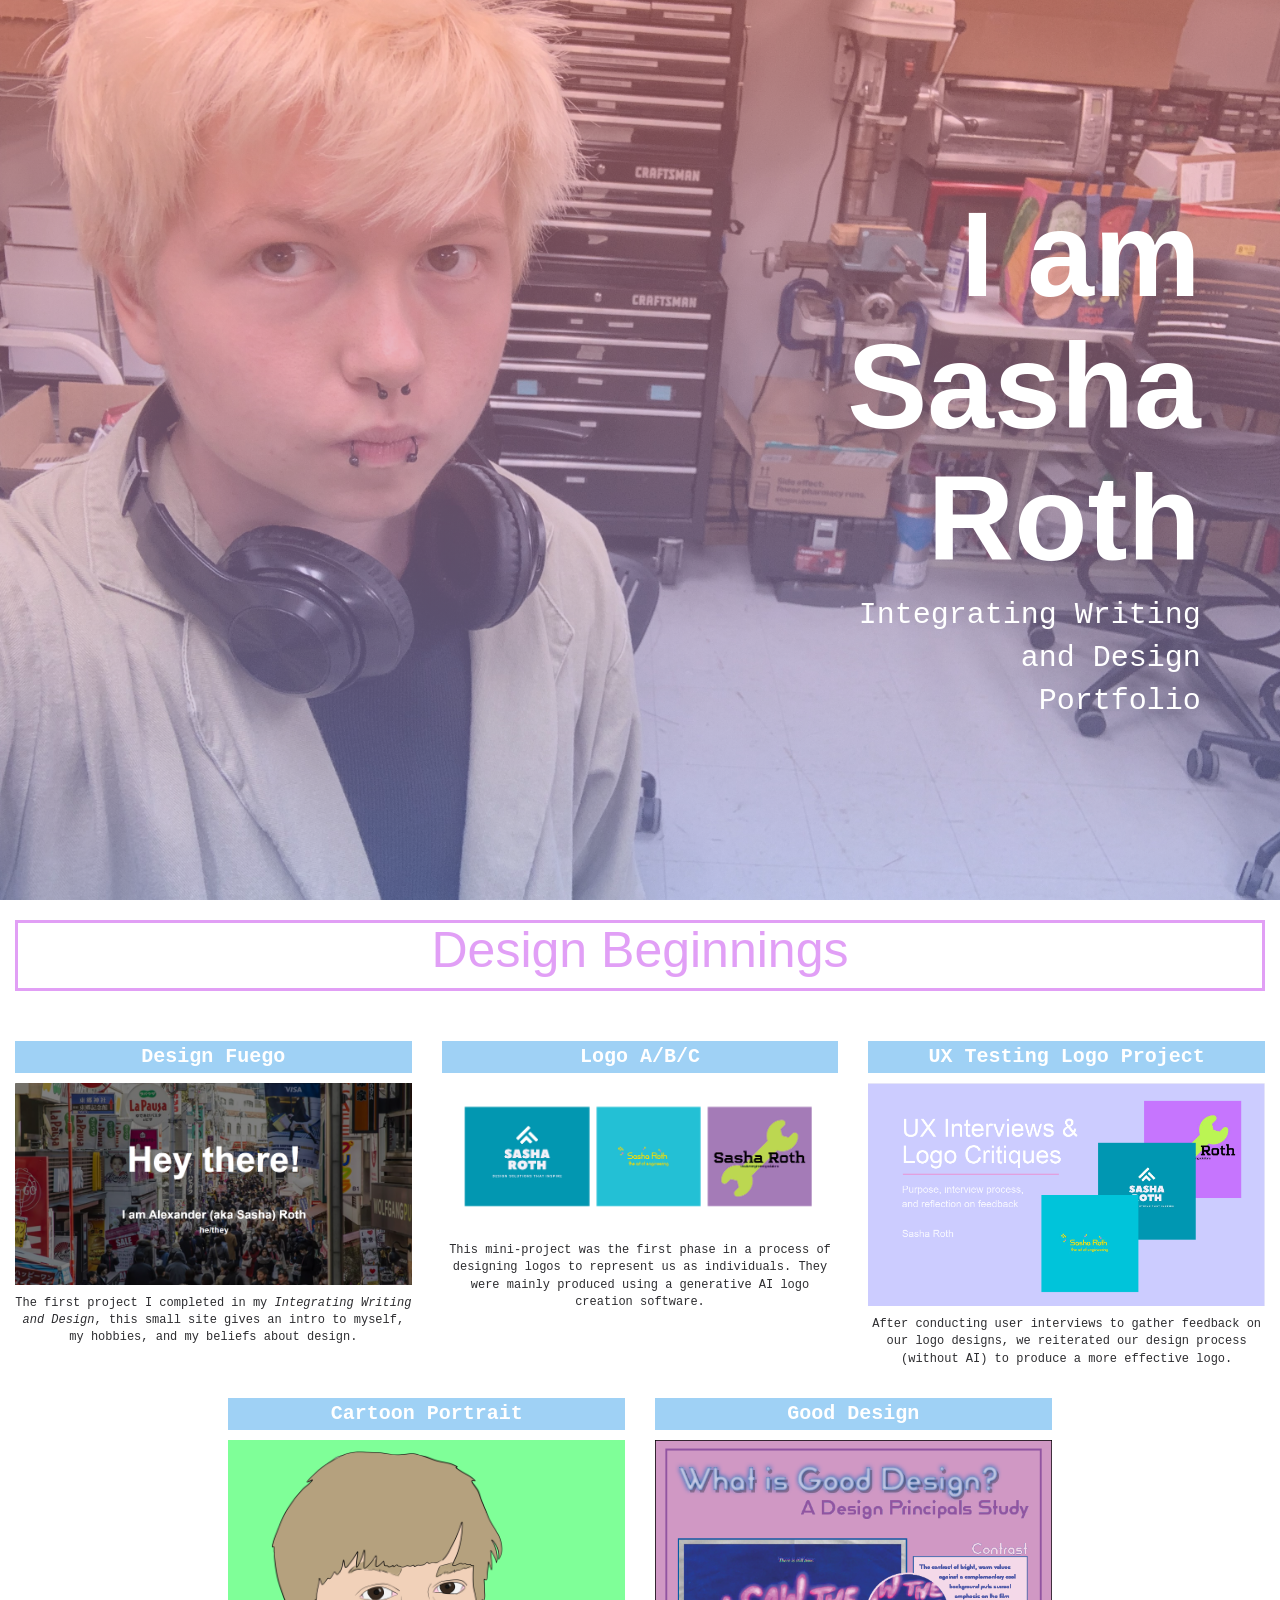
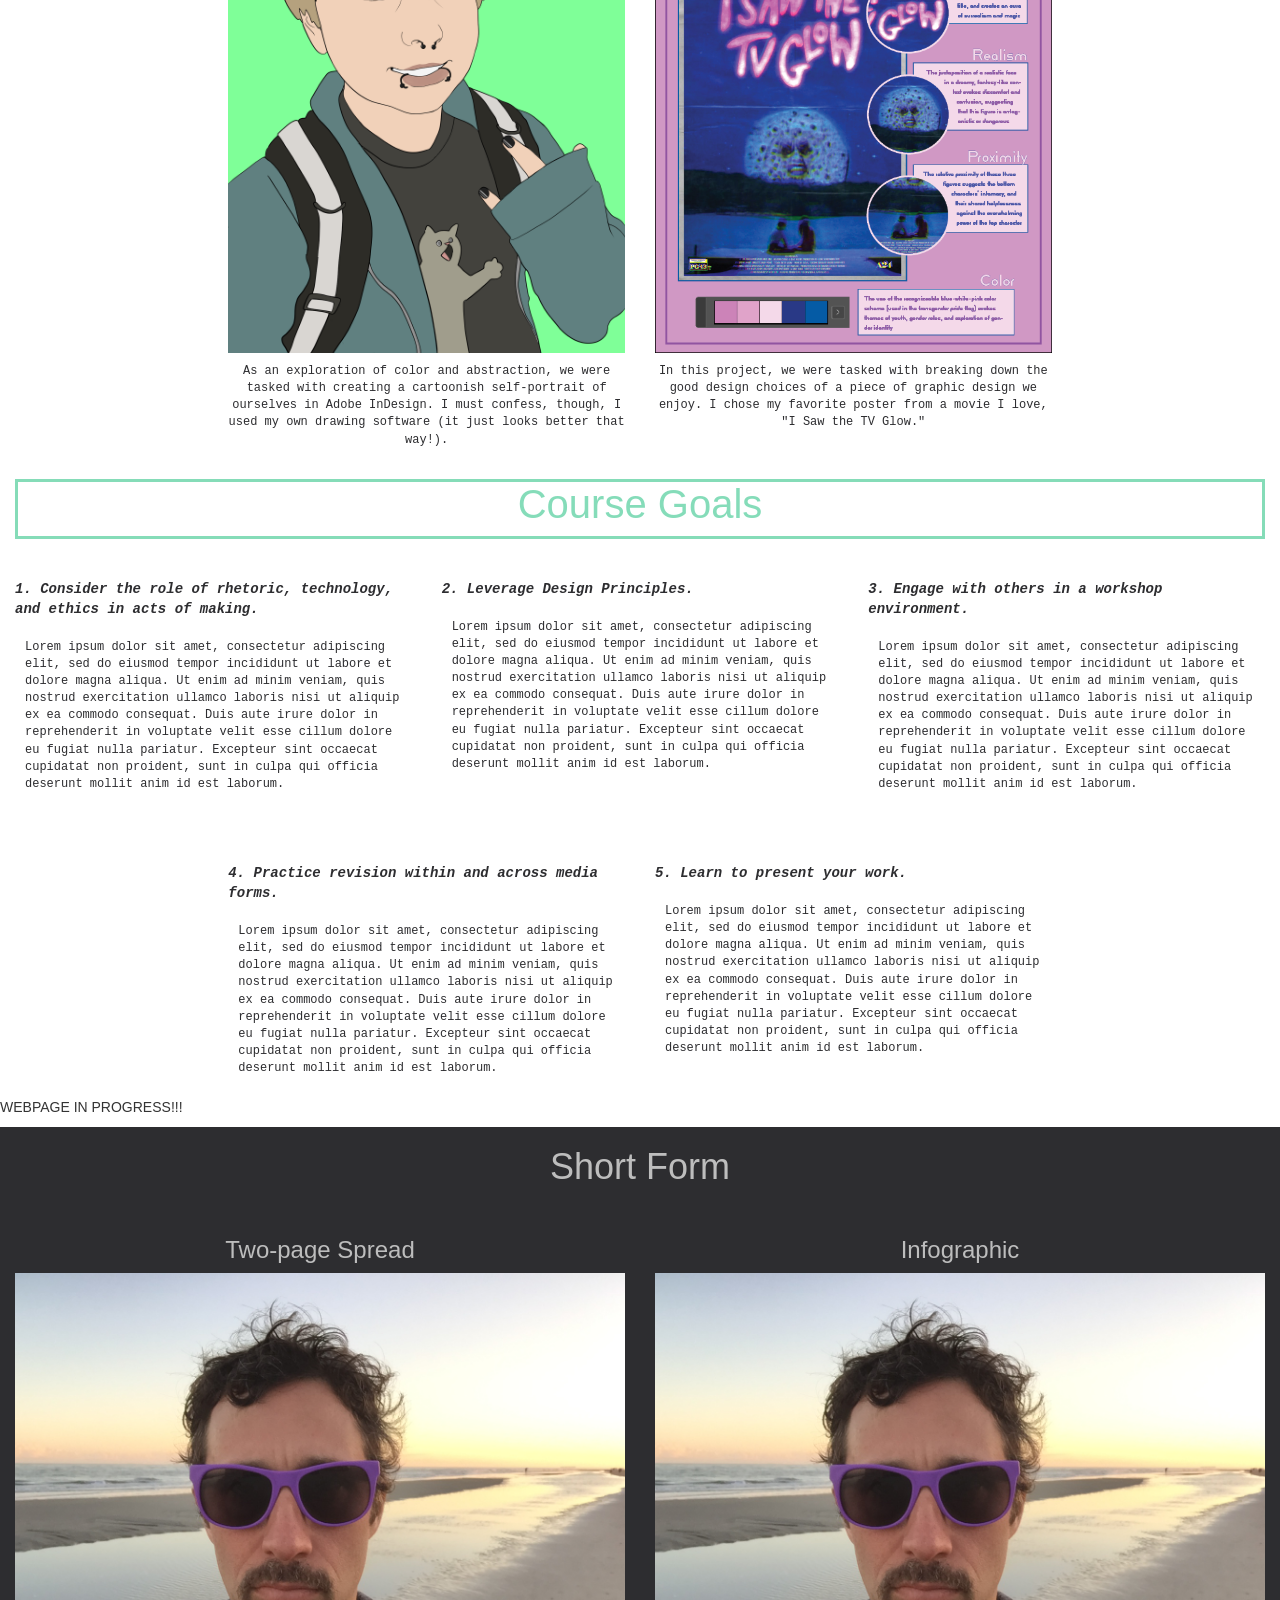
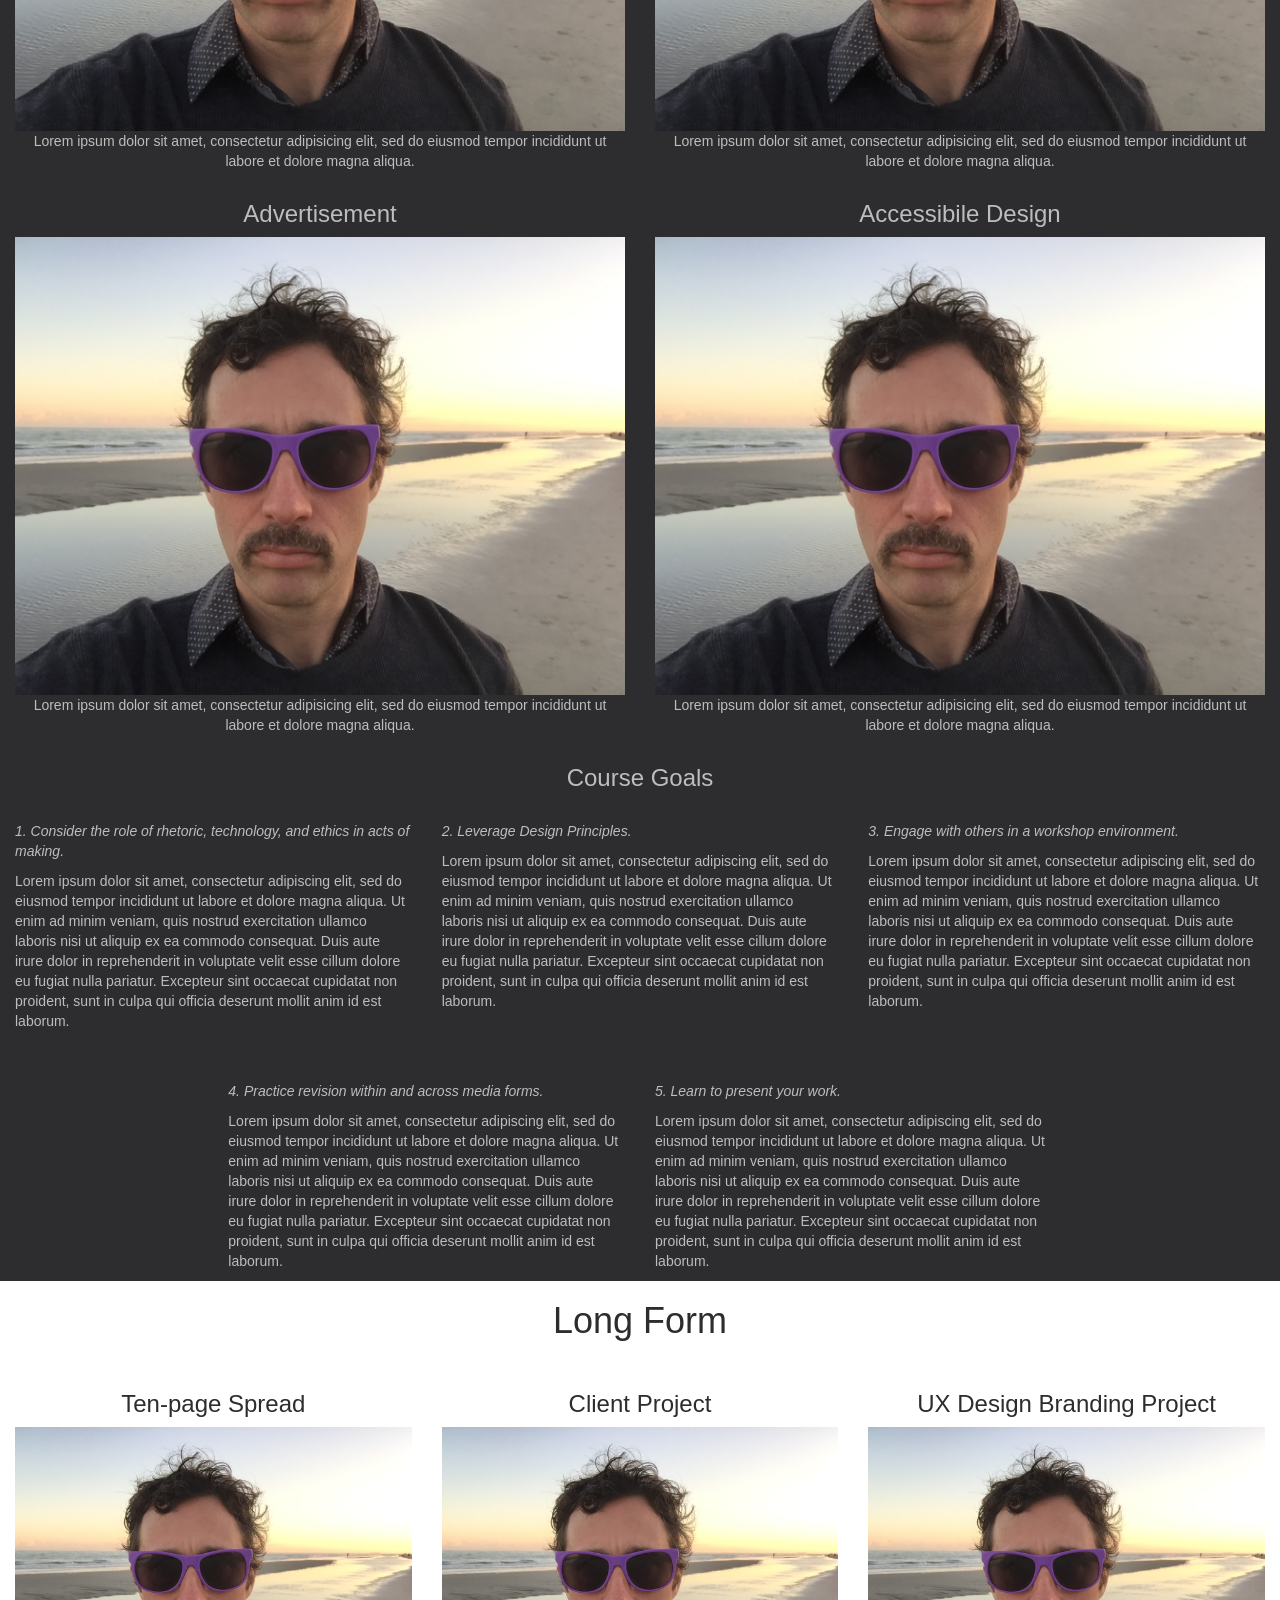
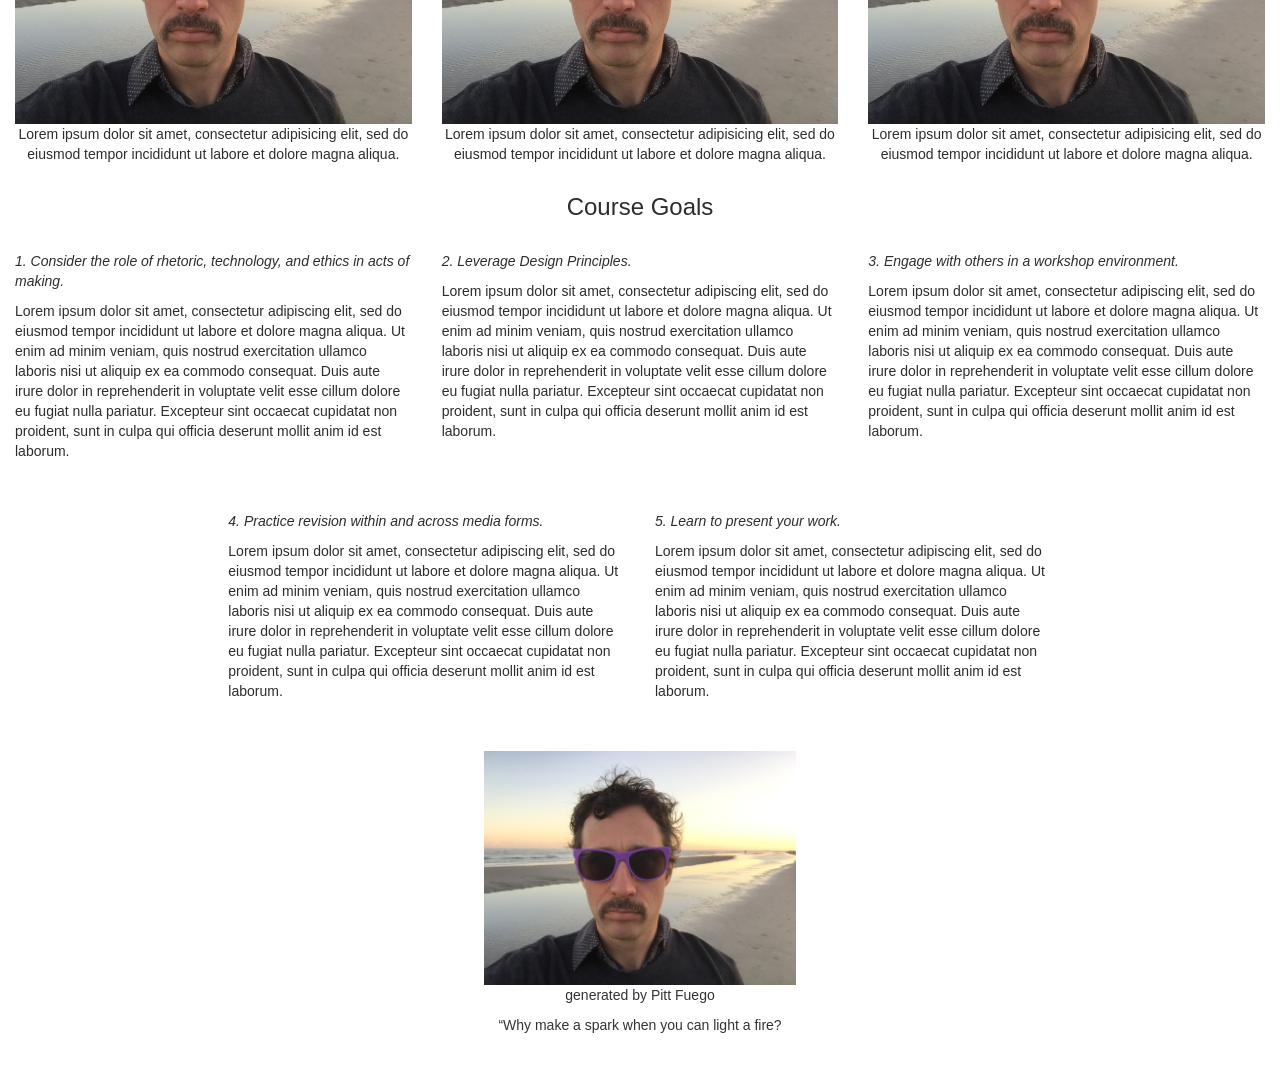
==== index.html @ 6b614970 "Add files via upload" ====
<!DOCTYPE html>
<html lang="en">
<head>
  <title>Composing Digital Media</title>
  <meta charset="utf-8">
  <meta name="viewport" content="width=device-width, initial-scale=1">
    <link rel="stylesheet" type="text/css" href="style.css">
     <link rel="stylesheet" href="https://maxcdn.bootstrapcdn.com/bootstrap/3.4.1/css/bootstrap.min.css">
     <script src="https://ajax.googleapis.com/ajax/libs/jquery/3.5.1/jquery.min.js">  </script>
  <script src="https://maxcdn.bootstrapcdn.com/bootstrap/3.4.1/js/bootstrap.min.js">  </script>
</head>


<body>

<div class="hero-image">
  <div class="hero-text">
    <h1 style="font-size:120px;"><b>I am Sasha Roth</b></h1>
    <p style="font-size:30px; font-family:'Monaco', 'Courier New', monospace;">Integrating Writing and Design Portfolio</p>
  </div>
</div>


<!--Accessibility considerations
Opening links in a new tab or window can cause accessibility issues. Here are some reasons why: Links opening in a new tab can prove disorienting for people with low vision or are navigating via screen reader, especially when there is no warning. However, using iframe to package content within a modal also raises accessibility concerns-->

<div class="container-fluid bg-w text-center">
    <h2 class="fun-title-text"> Design Beginnings </h2><br>

  <div class="row">
    <div class="col-sm-4">
        <h3 class="image-header-text">Design Fuego</h3>
          <!--Target property opens link in new browser window  -->
          <a href="https://sasharoth.github.io/I-Am-Sasha-Roth/" target="_blank">
          <!-- Alternatively, you can embed an iframe in the modal window with link to website.-->
         <div class="hover">
       <img src="design_fuego_cover.png" class="img-responsive" style="width:100%"alt="Image" >
              </div>
     </a>
        <p class="description">The first project I completed in my <i>Integrating Writing and Design</i>, this small site gives an intro to myself, my hobbies, and my  beliefs about design. </p>
    </div>
       <div class="col-sm-4">
        <h3 class="image-header-text">Logo A/B/C</h3>
          <!--These properties open anchored modal window. Find "#portfolioModal2" in modal content below, listed after </html>-->
          <a class="portfolio-link" data-toggle="modal" href="#portfolioModal2">
          <!-- Use .jpg or .png files. Alternatively, you can embed an iframe in the modal window with link to pdf-->
            <div class="hover">
       <img src="3logos.png" class="img-responsive" style="width:100%"alt="Image" >
              </div>
     </a>
        <p class="description">This mini-project was the first phase in a process of designing logos to represent us as individuals. They were mainly produced using a generative AI logo creation software.</p>
    </div>

    <div class="col-sm-4">
        <h3 class="image-header-text">UX Testing Logo Project</h3>
        <a class="portfolio-link" target="_blank" href="UX_Interviews.pdf">         
          <div class="hover">
       <img src="UX_thumbnail.png" class="img-responsive" style="width:100%"alt="Image" >
              </div>
     </a>
        <p class="description">After conducting user interviews to gather feedback on our logo designs, we reiterated our design process (without AI) to produce a more effective logo.</p>
    </div>
</div>

 <div class="row">
   <div class="col-sm-2">
    </div>
    
  <div class="col-sm-4">
        <h3 class="image-header-text">Cartoon Portrait</h3>
          <a class="portfolio-link" data-toggle="modal" href="#portfolioModal4">
            <div class="hover">
              <img src="traced_selfportrait.png" class="img-responsive" style="width:100%"alt="Image" >
            </div>
          </a>
              <p class="description">As an exploration of color and abstraction, we were tasked with creating a cartoonish self-portrait of ourselves in Adobe InDesign. I must confess, though, I used my own drawing software (it just looks better that way!).</p>
  </div>

  <div class="col-sm-4">
        <h3 class="image-header-text">Good Design</h3>
          <a class="portfolio-link" target="_blank" href="WhatIsGoodDesign.pdf">
            <div class="hover">
               <img src="WhatIsGoodDesignV2.png" class="img-responsive" style="width:100%"alt="Image">
            </div>
          </a>
              <p class="description">In this project, we were tasked with breaking down the good design choices of a piece of graphic design we enjoy. I chose my favorite poster from a movie I love, "I Saw the TV Glow."</p>
  </div>

   <div class="col-sm-2">
    </div>
  </div>
</div>


<div class="container-fluid bg-w text-left">
     <h3 class="fun-subtitle-text">Course Goals</h3>
        <br>

  <div class="row">
    <div class="col-sm-4">
           <p class="paragraph-title"><em>1. Consider the role of rhetoric, technology, and ethics in acts of making.</em></p>
              <p class="paragraph-text">Lorem ipsum dolor sit amet, consectetur adipiscing elit, sed do eiusmod tempor incididunt ut labore et dolore magna aliqua. Ut enim ad minim veniam, quis nostrud exercitation ullamco laboris nisi ut aliquip ex ea commodo consequat. Duis aute irure dolor in reprehenderit in voluptate velit esse cillum dolore eu fugiat nulla pariatur. Excepteur sint occaecat cupidatat non proident, sunt in culpa qui officia deserunt mollit anim id est laborum.</p>
    </div>
    
    <div class="col-sm-4">
            <p class="paragraph-title"><em>2. Leverage Design Principles.</em></p>
              <p class="paragraph-text">Lorem ipsum dolor sit amet, consectetur adipiscing elit, sed do eiusmod tempor incididunt ut labore et dolore magna aliqua. Ut enim ad minim veniam, quis nostrud exercitation ullamco laboris nisi ut aliquip ex ea commodo consequat. Duis aute irure dolor in reprehenderit in voluptate velit esse cillum dolore eu fugiat nulla pariatur. Excepteur sint occaecat cupidatat non proident, sunt in culpa qui officia deserunt mollit anim id est laborum.</p>
    </div>

    <div class="col-sm-4">
             <p class="paragraph-title"><em>3. Engage with others in a workshop environment.</em></p>
              <p class="paragraph-text">Lorem ipsum dolor sit amet, consectetur adipiscing elit, sed do eiusmod tempor incididunt ut labore et dolore magna aliqua. Ut enim ad minim veniam, quis nostrud exercitation ullamco laboris nisi ut aliquip ex ea commodo consequat. Duis aute irure dolor in reprehenderit in voluptate velit esse cillum dolore eu fugiat nulla pariatur. Excepteur sint occaecat cupidatat non proident, sunt in culpa qui officia deserunt mollit anim id est laborum.</p>
    </div>
  </div>
<br>
<br>

  <div class="row">
    <div class="col-sm-2">
    </div>
            
    <div class="col-sm-4">
              <p class="paragraph-title"><em>4. Practice revision within and across media forms.</em></p>
              <p class="paragraph-text">Lorem ipsum dolor sit amet, consectetur adipiscing elit, sed do eiusmod tempor incididunt ut labore et dolore magna aliqua. Ut enim ad minim veniam, quis nostrud exercitation ullamco laboris nisi ut aliquip ex ea commodo consequat. Duis aute irure dolor in reprehenderit in voluptate velit esse cillum dolore eu fugiat nulla pariatur. Excepteur sint occaecat cupidatat non proident, sunt in culpa qui officia deserunt mollit anim id est laborum.</p>
    </div>
        
    <div class="col-sm-4">
              <p class="paragraph-title"><em>5. Learn to present your work.</em></p>
              <p class="paragraph-text">Lorem ipsum dolor sit amet, consectetur adipiscing elit, sed do eiusmod tempor incididunt ut labore et dolore magna aliqua. Ut enim ad minim veniam, quis nostrud exercitation ullamco laboris nisi ut aliquip ex ea commodo consequat. Duis aute irure dolor in reprehenderit in voluptate velit esse cillum dolore eu fugiat nulla pariatur. Excepteur sint occaecat cupidatat non proident, sunt in culpa qui officia deserunt mollit anim id est laborum.</p>
    </div>
        
    <div class="col-sm-2">
    </div>
  </div>
</div>

<div>
  <p>WEBPAGE IN PROGRESS!!!</p>
</div>

<div class="container-fluid bg-b text-center">
     <h1>Short Form</h1><br>
   <div class="row">
    <div class="col-sm-6">
        <h3>Two-page Spread</h3>
          <a class="portfolio-link" data-toggle="modal" href="#portfolioModal6">
         <div class="hover">
       <img src="steve.jpeg" class="img-responsive" style="width:100%"alt="Image" >
              </div>
     </a>
        <p>Lorem ipsum dolor sit amet, consectetur adipisicing elit, sed do eiusmod tempor incididunt ut labore et dolore magna aliqua.</p>
    </div>
     <div class="col-sm-6">
        <h3>Infographic</h3>
          <a class="portfolio-link" data-toggle="modal" href="#portfolioModal7">
         <div class="hover">
       <img src="steve.jpeg" class="img-responsive" style="width:100%"alt="Image" >
              </div>
     </a>
        <p>Lorem ipsum dolor sit amet, consectetur adipisicing elit, sed do eiusmod tempor incididunt ut labore et dolore magna aliqua.</p>
    </div>
   </div>

  <div class="row">
   <div class="col-sm-6">
       <h3>Advertisement</h3>
         <a class="portfolio-link" data-toggle="modal" href="#portfolioModal8">
        <div class="hover">
      <img src="steve.jpeg" class="img-responsive" style="width:100%"alt="Image" >
             </div>
    </a>
       <p>Lorem ipsum dolor sit amet, consectetur adipisicing elit, sed do eiusmod tempor incididunt ut labore et dolore magna aliqua.</p>
   </div>
   <div class="col-sm-6">
      <h3>Accessibile Design</h3>
        <a class="portfolio-link" data-toggle="modal" href="#portfolioModal9">
       <div class="hover">
     <img src="steve.jpeg" class="img-responsive" style="width:100%"alt="Image" >
            </div>
   </a>
      <p>Lorem ipsum dolor sit amet, consectetur adipisicing elit, sed do eiusmod tempor incididunt ut labore et dolore magna aliqua.</p>
  </div>
 </div>
</div>


    <div class="container-fluid bg-b text-left">
      <h3 class="margin text-center">Course Goals</h3>
         <br>
 
   <div class="row">
     <div class="col-sm-4">
            <p><em>1. Consider the role of rhetoric, technology, and ethics in acts of making.</em></p>
               <p>Lorem ipsum dolor sit amet, consectetur adipiscing elit, sed do eiusmod tempor incididunt ut labore et dolore magna aliqua. Ut enim ad minim veniam, quis nostrud exercitation ullamco laboris nisi ut aliquip ex ea commodo consequat. Duis aute irure dolor in reprehenderit in voluptate velit esse cillum dolore eu fugiat nulla pariatur. Excepteur sint occaecat cupidatat non proident, sunt in culpa qui officia deserunt mollit anim id est laborum.</p>
     </div>
     
     <div class="col-sm-4">
             <p><em>2. Leverage Design Principles.</em></p>
               <p>Lorem ipsum dolor sit amet, consectetur adipiscing elit, sed do eiusmod tempor incididunt ut labore et dolore magna aliqua. Ut enim ad minim veniam, quis nostrud exercitation ullamco laboris nisi ut aliquip ex ea commodo consequat. Duis aute irure dolor in reprehenderit in voluptate velit esse cillum dolore eu fugiat nulla pariatur. Excepteur sint occaecat cupidatat non proident, sunt in culpa qui officia deserunt mollit anim id est laborum.</p>
     </div>
 
     <div class="col-sm-4">
              <p><em>3. Engage with others in a workshop environment.</em></p>
               <p>Lorem ipsum dolor sit amet, consectetur adipiscing elit, sed do eiusmod tempor incididunt ut labore et dolore magna aliqua. Ut enim ad minim veniam, quis nostrud exercitation ullamco laboris nisi ut aliquip ex ea commodo consequat. Duis aute irure dolor in reprehenderit in voluptate velit esse cillum dolore eu fugiat nulla pariatur. Excepteur sint occaecat cupidatat non proident, sunt in culpa qui officia deserunt mollit anim id est laborum.</p>
     </div>
   </div>
 <br>
 <br>
 
   <div class="row">
     <div class="col-sm-2">
     </div>
             
     <div class="col-sm-4">
               <p><em>4. Practice revision within and across media forms.</em></p>
               <p>Lorem ipsum dolor sit amet, consectetur adipiscing elit, sed do eiusmod tempor incididunt ut labore et dolore magna aliqua. Ut enim ad minim veniam, quis nostrud exercitation ullamco laboris nisi ut aliquip ex ea commodo consequat. Duis aute irure dolor in reprehenderit in voluptate velit esse cillum dolore eu fugiat nulla pariatur. Excepteur sint occaecat cupidatat non proident, sunt in culpa qui officia deserunt mollit anim id est laborum.</p>
     </div>
         
     <div class="col-sm-4">
               <p><em>5. Learn to present your work.</em></p>
               <p>Lorem ipsum dolor sit amet, consectetur adipiscing elit, sed do eiusmod tempor incididunt ut labore et dolore magna aliqua. Ut enim ad minim veniam, quis nostrud exercitation ullamco laboris nisi ut aliquip ex ea commodo consequat. Duis aute irure dolor in reprehenderit in voluptate velit esse cillum dolore eu fugiat nulla pariatur. Excepteur sint occaecat cupidatat non proident, sunt in culpa qui officia deserunt mollit anim id est laborum.</p>
     </div>
         
     <div class="col-sm-2">
     </div>
   </div>
 </div>



<div class="container-fluid bg-w text-center">
  <h1>Long Form</h1><br>
  <div class="row">
    <div class="col-sm-4">
        <h3>Ten-page Spread </h3>
          <a class="portfolio-link" data-toggle="modal" href="#portfolioModal11">
         <div class="hover">
       <img src="steve.jpeg" class="img-responsive" style="width:100%"alt="Image" >
              </div>
     </a>
        <p>Lorem ipsum dolor sit amet, consectetur adipisicing elit, sed do eiusmod tempor incididunt ut labore et dolore magna aliqua.</p>
    </div>
     <div class="col-sm-4">
        <h3>Client Project</h3>
          <a class="portfolio-link" data-toggle="modal" href="#portfolioModal12">
         <div class="hover">
       <img src="steve.jpeg" class="img-responsive" style="width:100%"alt="Image" >
              </div>
     </a>
        <p>Lorem ipsum dolor sit amet, consectetur adipisicing elit, sed do eiusmod tempor incididunt ut labore et dolore magna aliqua.</p>
    </div>
     <div class="col-sm-4">
        <h3>UX Design Branding Project</h3>
           <!--Target property opens link in new browser window  -->
           <a href="" target="_blank">
            <!-- Alternatively, you can embed an iframe in the modal window with link to website.-->
         <div class="hover">
       <img src="steve.jpeg" class="img-responsive" style="width:100%"alt="Image" >
              </div>
     </a>
        <p>Lorem ipsum dolor sit amet, consectetur adipisicing elit, sed do eiusmod tempor incididunt ut labore et dolore magna aliqua.</p>
    </div>
  </div>
</div>


<div class="container-fluid bg-w text-left">
  <h3 class="margin text-center">Course Goals</h3>
     <br>

<div class="row">
 <div class="col-sm-4">
        <p><em>1. Consider the role of rhetoric, technology, and ethics in acts of making.</em></p>
           <p>Lorem ipsum dolor sit amet, consectetur adipiscing elit, sed do eiusmod tempor incididunt ut labore et dolore magna aliqua. Ut enim ad minim veniam, quis nostrud exercitation ullamco laboris nisi ut aliquip ex ea commodo consequat. Duis aute irure dolor in reprehenderit in voluptate velit esse cillum dolore eu fugiat nulla pariatur. Excepteur sint occaecat cupidatat non proident, sunt in culpa qui officia deserunt mollit anim id est laborum.</p>
 </div>
 
 <div class="col-sm-4">
         <p><em>2. Leverage Design Principles.</em></p>
           <p>Lorem ipsum dolor sit amet, consectetur adipiscing elit, sed do eiusmod tempor incididunt ut labore et dolore magna aliqua. Ut enim ad minim veniam, quis nostrud exercitation ullamco laboris nisi ut aliquip ex ea commodo consequat. Duis aute irure dolor in reprehenderit in voluptate velit esse cillum dolore eu fugiat nulla pariatur. Excepteur sint occaecat cupidatat non proident, sunt in culpa qui officia deserunt mollit anim id est laborum.</p>
 </div>

 <div class="col-sm-4">
          <p><em>3. Engage with others in a workshop environment.</em></p>
           <p>Lorem ipsum dolor sit amet, consectetur adipiscing elit, sed do eiusmod tempor incididunt ut labore et dolore magna aliqua. Ut enim ad minim veniam, quis nostrud exercitation ullamco laboris nisi ut aliquip ex ea commodo consequat. Duis aute irure dolor in reprehenderit in voluptate velit esse cillum dolore eu fugiat nulla pariatur. Excepteur sint occaecat cupidatat non proident, sunt in culpa qui officia deserunt mollit anim id est laborum.</p>
 </div>
</div>
<br>
<br>

<div class="row">
 <div class="col-sm-2">
 </div>
         
 <div class="col-sm-4">
           <p><em>4. Practice revision within and across media forms.</em></p>
           <p>Lorem ipsum dolor sit amet, consectetur adipiscing elit, sed do eiusmod tempor incididunt ut labore et dolore magna aliqua. Ut enim ad minim veniam, quis nostrud exercitation ullamco laboris nisi ut aliquip ex ea commodo consequat. Duis aute irure dolor in reprehenderit in voluptate velit esse cillum dolore eu fugiat nulla pariatur. Excepteur sint occaecat cupidatat non proident, sunt in culpa qui officia deserunt mollit anim id est laborum.</p>
 </div>
     
 <div class="col-sm-4">
           <p><em>5. Learn to present your work.</em></p>
           <p>Lorem ipsum dolor sit amet, consectetur adipiscing elit, sed do eiusmod tempor incididunt ut labore et dolore magna aliqua. Ut enim ad minim veniam, quis nostrud exercitation ullamco laboris nisi ut aliquip ex ea commodo consequat. Duis aute irure dolor in reprehenderit in voluptate velit esse cillum dolore eu fugiat nulla pariatur. Excepteur sint occaecat cupidatat non proident, sunt in culpa qui officia deserunt mollit anim id est laborum.</p>
 </div>
     
 <div class="col-sm-2">
 </div>
</div>
</div>




  <br>
  <br>

<div class="container-fluid text-center">
 <img src="steve.jpeg" class="center-large-image" alt="Steve" style="max-width:25%;max-height:25%;">
    <p>generated by Pitt Fuego</p>
    <p> “Why make a spark when you can light a fire?</p>
</div>

<br>
<br>

<!-- Stops video/audio from playing on modal close -->
<script>
  $(function(){
  $("body").on('hidden.bs.modal', function (e) {
  var $iframes = $(e.target).find("iframe");
  $iframes.each(function(index, iframe){
  $(iframe).attr("src", $(iframe).attr("src"));
  });
  });
  });
  </script>


   <!-- Test Modal-->
<div class="portfolio-modal modal fade" id="portfolioModalTest" tabindex="-1" role="dialog" aria-hidden="true">
    <div class="modal-dialog modal-lg">
      <div class="modal-content" style="text-align: center;">
        <div class="close-modal" data-dismiss="modal">
          <div class="lr">
            <div class="rl"></div>
          </div>
        </div>
        <div class="container-fluid">
          <div class="row">
            <div class="col-lg-8 mx-auto">
              <div class="modal-body">
                <img class="img-responsive" src="3logos.png" style="width:100%" alt="">
                </div>
                <div class="modal-footer">
                <button class="btn btn-primary" data-dismiss="modal" type="button">
                  <i class="fas fa-times"></i>
                  Close Window</button>
                  </div>
              </div>
            </div>
          </div>
        </div>
      </div>
    </div>
  </div>

    <!-- Modal 1 -->
  <div class="portfolio-modal modal fade" id="portfolioModal1" tabindex="-1" role="dialog" aria-hidden="true">
    <div class="modal-dialog modal-lg">
      <div class="modal-content">
        <div class="close-modal" data-dismiss="modal">
          <div class="lr">
            <div class="rl"></div>
          </div>
        </div>
        <div class="container">
          <div class="row">
            <div class="col-lg-8 mx-auto">
                <div class="modal-body">
                <iframe src="UX_Interviews.pdf" width="100%" height="600" style="border:0;"></iframe>
                <button class="btn btn-primary" data-dismiss="modal" type="button">
                  <i class="fas fa-times"></i>
                  Close Window</button>
              </div>
            </div>
          </div>
        </div>
      </div>
    </div>
  </div>

        <!-- Modal 2 -->
  <div class="portfolio-modal modal fade" id="portfolioModal2" tabindex="-1" role="dialog" aria-hidden="true">
    <div class="modal-dialog modal-lg">
      <div class="modal-content">
        <div class="close-modal" data-dismiss="modal">
          <div class="lr">
            <div class="rl"></div>
          </div>
        </div>
        <div class="container">
          <div class="row">
            <div class="col-lg-8 mx-auto">
              <div class="modal-body">
                <img class="img-responsive" src="3logos.png" style="width:100%" alt="">
                <button class="btn btn-primary" data-dismiss="modal" type="button">
                  <i class="fas fa-times"></i>
                  Close Window</button>
              </div>
            </div>
          </div>
        </div>
      </div>
    </div>
  </div>

        <!-- Modal 3 -->
  <div class="portfolio-modal modal fade" id="portfolioModal3" tabindex="-1" role="dialog" aria-hidden="true">
    <div class="modal-dialog modal-lg">
      <div class="modal-content">
        <div class="close-modal" data-dismiss="modal">
          <div class="lr">
            <div class="rl"></div>
          </div>
        </div>
        <div class="container">
          <div class="row">
            <div class="col-lg-8 mx-auto">
              <div class="modal-body">
                <img class="img-responsive" src="steve.jpeg" style="width:100%" alt="">
                <button class="btn btn-primary" data-dismiss="modal" type="button">
                  <i class="fas fa-times"></i>
                  Close Window</button>
              </div>
            </div>
          </div>
        </div>
      </div>
    </div>
  </div>

        <!-- Modal 4-->
  <div class="portfolio-modal modal fade" id="portfolioModal4" tabindex="-1" role="dialog" aria-hidden="true">
    <div class="modal-dialog modal-lg">
      <div class="modal-content">
        <div class="close-modal" data-dismiss="modal">
          <div class="lr">
            <div class="rl"></div>
          </div>
        </div>
        <div class="container">
          <div class="row">
            <div class="col-lg-8 mx-auto">
              <div class="modal-body">
                <img class="img-responsive" src="traced_selfportrait.png" style="width:100%" alt="">

                <button class="btn btn-primary" data-dismiss="modal" type="button">
                  <i class="fas fa-times"></i>
                  Close Window</button>
              </div>
            </div>
          </div>
        </div>
      </div>
    </div>
  </div>



        <!-- Modal 5 -->
  <div class="portfolio-modal modal fade" id="portfolioModal5" tabindex="-1" role="dialog" aria-hidden="true">
    <div class="modal-lg">
      <div class="modal-content">
        <div class="close-modal" data-dismiss="modal">
          <div class="lr">
            <div class="rl"></div>
          </div>
        </div>
        <div class="container">
          <div class="row">
            <div class="col-lg-8 mx-auto">
              <div class="modal-body">
                <img class="img-responsive" src="WhatIsGoodDesignV2.png" style="width:100%" alt="">

                <button class="btn btn-primary" data-dismiss="modal" type="button">
                  <i class="fas fa-times"></i>
                  Close Window</button>
              </div>
            </div>
          </div>
        </div>
      </div>
    </div>
  </div>

        <!-- Modal 6 -->
  <div class="portfolio-modal modal fade" id="portfolioModal6" tabindex="-1" role="dialog" aria-hidden="true">
    <div class="modal-lg">
      <div class="modal-content">
        <div class="close-modal" data-dismiss="modal">
          <div class="lr">
            <div class="rl"></div>
          </div>
        </div>
        <div class="container">
          <div class="row">
            <div class="col-lg-8 mx-auto">
              <div class="modal-body">
                <img class="img-responsive" src="steve.jpeg" style="width:100%" alt="">

                <button class="btn btn-primary" data-dismiss="modal" type="button">
                  <i class="fas fa-times"></i>
                  Close Window</button>
              </div>
            </div>
          </div>
        </div>
      </div>
    </div>
  </div>

        <!-- Modal 7 -->
  <div class="portfolio-modal modal fade" id="portfolioModal7" tabindex="-1" role="dialog" aria-hidden="true">
    <div class="modal-lg">
      <div class="modal-content">
        <div class="close-modal" data-dismiss="modal">
          <div class="lr">
            <div class="rl"></div>
          </div>
        </div>
        <div class="container">
          <div class="row">
            <div class="col-lg-8 mx-auto">
              <div class="modal-body">
                <img class="img-responsive" src="steve.jpeg" style="width:100%" alt="">

                <button class="btn btn-primary" data-dismiss="modal" type="button">
                  <i class="fas fa-times"></i>
                  Close Window</button>
              </div>
            </div>
          </div>
        </div>
      </div>
    </div>
  </div>

        <!-- Modal 8 -->
  <div class="portfolio-modal modal fade" id="portfolioModal8" tabindex="-1" role="dialog" aria-hidden="true">
    <div class="modal-lg">
      <div class="modal-content">
        <div class="close-modal" data-dismiss="modal">
          <div class="lr">
            <div class="rl"></div>
          </div>
        </div>
        <div class="container">
          <div class="row">
            <div class="col-lg-8 mx-auto">
              <div class="modal-body">
                <img class="img-responsive" src="steve.jpeg" style="width:100%" alt="">

                <button class="btn btn-primary" data-dismiss="modal" type="button">
                  <i class="fas fa-times"></i>
                  Close Window</button>
              </div>
            </div>
          </div>
        </div>
      </div>
    </div>
  </div>

        <!-- Modal 9 -->
  <div class="portfolio-modal modal fade" id="portfolioModal9" tabindex="-1" role="dialog" aria-hidden="true">
    <div class="modal-lg">
      <div class="modal-content">
        <div class="close-modal" data-dismiss="modal">
          <div class="lr">
            <div class="rl"></div>
          </div>
        </div>
        <div class="container">
          <div class="row">
            <div class="col-lg-8 mx-auto">
              <div class="modal-body">
                <img class="img-responsive" src="steve.jpeg" style="width:100%" alt="">

                <button class="btn btn-primary" data-dismiss="modal" type="button">
                  <i class="fas fa-times"></i>
                  Close Window</button>
              </div>
            </div>
          </div>
        </div>
      </div>
    </div>
  </div>

           <!-- Modal 10 -->
  <div class="portfolio-modal modal fade" id="portfolioModal10" tabindex="-1" role="dialog" aria-hidden="true">
    <div class="modal-lg">
      <div class="modal-content">
        <div class="close-modal" data-dismiss="modal">
          <div class="lr">
            <div class="rl"></div>
          </div>
        </div>
        <div class="container">
          <div class="row">
            <div class="col-lg-8 mx-auto">
              <div class="modal-body">
                <img class="img-responsive" src="steve.jpeg" style="width:100%" alt="">

                <button class="btn btn-primary" data-dismiss="modal" type="button">
                  <i class="fas fa-times"></i>
                  Close Window</button>
              </div>
            </div>
          </div>
        </div>
      </div>
    </div>
  </div>
           <!-- Modal 11 -->
  <div class="portfolio-modal modal fade" id="portfolioModal11" tabindex="-1" role="dialog" aria-hidden="true">
    <div class="modal-lg">
      <div class="modal-content">
        <div class="close-modal" data-dismiss="modal">
          <div class="lr">
            <div class="rl"></div>
          </div>
        </div>
        <div class="container">
          <div class="row">
            <div class="col-lg-8 mx-auto">
              <div class="modal-body">
                <img class="img-responsive" src="steve.jpeg" style="width:100%" alt="">

                <button class="btn btn-primary" data-dismiss="modal" type="button">
                  <i class="fas fa-times"></i>
                  Close Window</button>
              </div>
            </div>
          </div>
        </div>
      </div>
    </div>
  </div>



  <!-- Modal 12 -->
<div class="portfolio-modal modal fade" id="portfolioModal12" tabindex="-1" role="dialog" aria-hidden="true">
<div class="modal-lg">
<div class="modal-content">
<div class="close-modal" data-dismiss="modal">
 <div class="lr">
   <div class="rl"></div>
 </div>
</div>
<div class="container">
 <div class="row">
   <div class="col-lg-8 mx-auto">
     <div class="modal-body">
       <img class="img-responsive" src="steve.jpeg" style="width:100%" alt="">

       <button class="btn btn-primary" data-dismiss="modal" type="button">
         <i class="fas fa-times"></i>
         Close Window</button>
     </div>
   </div>
 </div>
</div>
</div>
</div>
</div>


<!-- Modal 13 -->
<div class="portfolio-modal modal fade" id="portfolioModal13" tabindex="-1" role="dialog" aria-hidden="true">
<div class="modal-lg">
<div class="modal-content">
<div class="close-modal" data-dismiss="modal">
<div class="lr">
 <div class="rl"></div>
</div>
</div>
<div class="container">
<div class="row">
 <div class="col-lg-8 mx-auto">
   <div class="modal-body">
     <img class="img-responsive" src="steve.jpeg" style="width:100%" alt="">

     <button class="btn btn-primary" data-dismiss="modal" type="button">
       <i class="fas fa-times"></i>
       Close Window</button>
   </div>
 </div>
</div>
</div>
</div>
</div>
</div>


<!-- Modal 14 -->
<div class="portfolio-modal modal fade" id="portfolioModal14" tabindex="-1" role="dialog" aria-hidden="true">
<div class="modal-lg">
<div class="modal-content">
<div class="close-modal" data-dismiss="modal">
<div class="lr">
 <div class="rl"></div>
</div>
</div>
<div class="container">
<div class="row">
 <div class="col-lg-8 mx-auto">
   <div class="modal-body">
     <img class="img-responsive" src="steve.jpeg" style="width:100%" alt="">

     <button class="btn btn-primary" data-dismiss="modal" type="button">
       <i class="fas fa-times"></i>
       Close Window</button>
   </div>
 </div>
</div>
</div>
</div>
</div>
</div>
---- style.css ----
body, html {
    height: 100%;
}

/* The hero image */
.hero-image {
  /* Use "linear-gradient" to add a darken background effect to the image (steve.jpeg). This will make the text easier to read */
  background-image: linear-gradient(rgba(255, 142, 142, 0.5), rgba(148, 166, 255, 0.5)), url("me_RAS.jpg");

  /* Set a specific height */
  height: 100vh;

  /* Position and center the image to scale nicely on all screens */
  background-position: center;
  background-repeat: no-repeat;
  background-size: cover;
  position: relative;
}

/* Place text in hero image */
.hero-text {
  font-family:  "Geogrotesque", "Arial Black", sans-serif;
  text-align: right;
  position: absolute;
  top: 50%;
  left: 80%;
  transform: translate(-50%, -50%);
  color: white;
}

/* Text styles */
.fun-title-text {
  font-family:  "Geogrotesque", "Arial Black", sans-serif;
  padding-bottom: 10px;
  font-size: 50px;
  background-color: rgba(255, 255, 255, 0.779);
  border-color: rgba(217, 132, 243, 0.779);
  border-style: solid;
  color: rgba(217, 132, 243, 0.779);
  text-align: center;
}

.fun-subtitle-text {
  font-family:  "Geogrotesque", "Arial Black", sans-serif;
  font-size: 40px;
 
  background-color: rgba(255, 255, 255, 0.779);
  border-color: rgba(99, 210, 165, 0.779);
  border-style: solid;
  
  color: rgba(99, 210, 165, 0.779) !important;
  text-align: center;
  padding-bottom: 10px;
}

.image-header-text{
  font-family:  "Monaco", "Courier New", monospace;
  padding: 5px;
  font-size: 20px;
  font-weight: bold;
  background-color: rgba(132, 197, 243, 0.779);
  color: white !important;
}
.description{
  font-family:  "Monaco", "Courier New", monospace;
  font-size: 12px;
  padding-top: 10px;
  text-align: center;
}

/*Descriptive paragraphs*/
.paragraph-title{
  font-family:  "Monaco", "Courier New", monospace;
  font-size: 14px;
  padding-top: 10px;
  text-align: left;
  font-weight: bold;
}
.paragraph-text{
  font-family:  "Monaco", "Courier New", monospace;
  font-size: 12px;
  padding: 10px;
  text-align: left;
}

/*Fun text*/
.warning{
  font-family:  "Geogrotesque", "Arial Black", sans-serif;
  font-size: 20px;
  padding: 10px;
  text-align: center;
  font-weight: bold;
  color: red !important;
  background-image: "caution.jpg";
}

/* Add a hover effect (grey background color) to portfolio images */
.hover:hover .img-responsive {
  opacity: 0.3;
}

.hover:hover .img {
  opacity: 0.3;
}


.bg-b {
  background: #2d2d30;
  color: #bdbdbd;
}
.bg-w h3 {color: #fff;}
.bg-w p {color: #fff;}

.bg-w {
  background: #fff;
  color: #2d2d30;
}
.bg-w h3 {color: #2d2d30;}
.bg-w p {color: #2d2d30;}


/*Modal Styling 

.modal-dialog {
  background-color: yellow;
  width: 90%;
  max-width: 95vw;
  margin: 30px auto;
}

.modal-content {
  background-color: aqua;
  margin: 30px auto;
  overflow-y: auto;
  overflow-x: auto;
}

.container-fluid {
  padding-top: 20px;
  padding-bottom: 20px;
}

.modal-body .img-responsive {
  display: block;
  margin: 0 auto;
}

.modal-footer {
  text-align: center;
}

.modal-footer .btn {
  margin: 0 auto;
  display: inline-block;
}





.portfolio-modal .modal-lg .modal-content {
  display: grid;
  place-items: center; 
  overflow-y: auto;     
  background:rgba(255, 71, 184, 0.317)
}

.modal-body{
  display: grid;
  place-items: center; 
  overflow-y: auto;     
  background:rgba(90, 250, 255, 0.5)
}
.modal-footer{
  display: grid;
  place-items: center; 
  overflow-y: auto;     
  background:rgba(90, 250, 255, 0.5)
}

*/
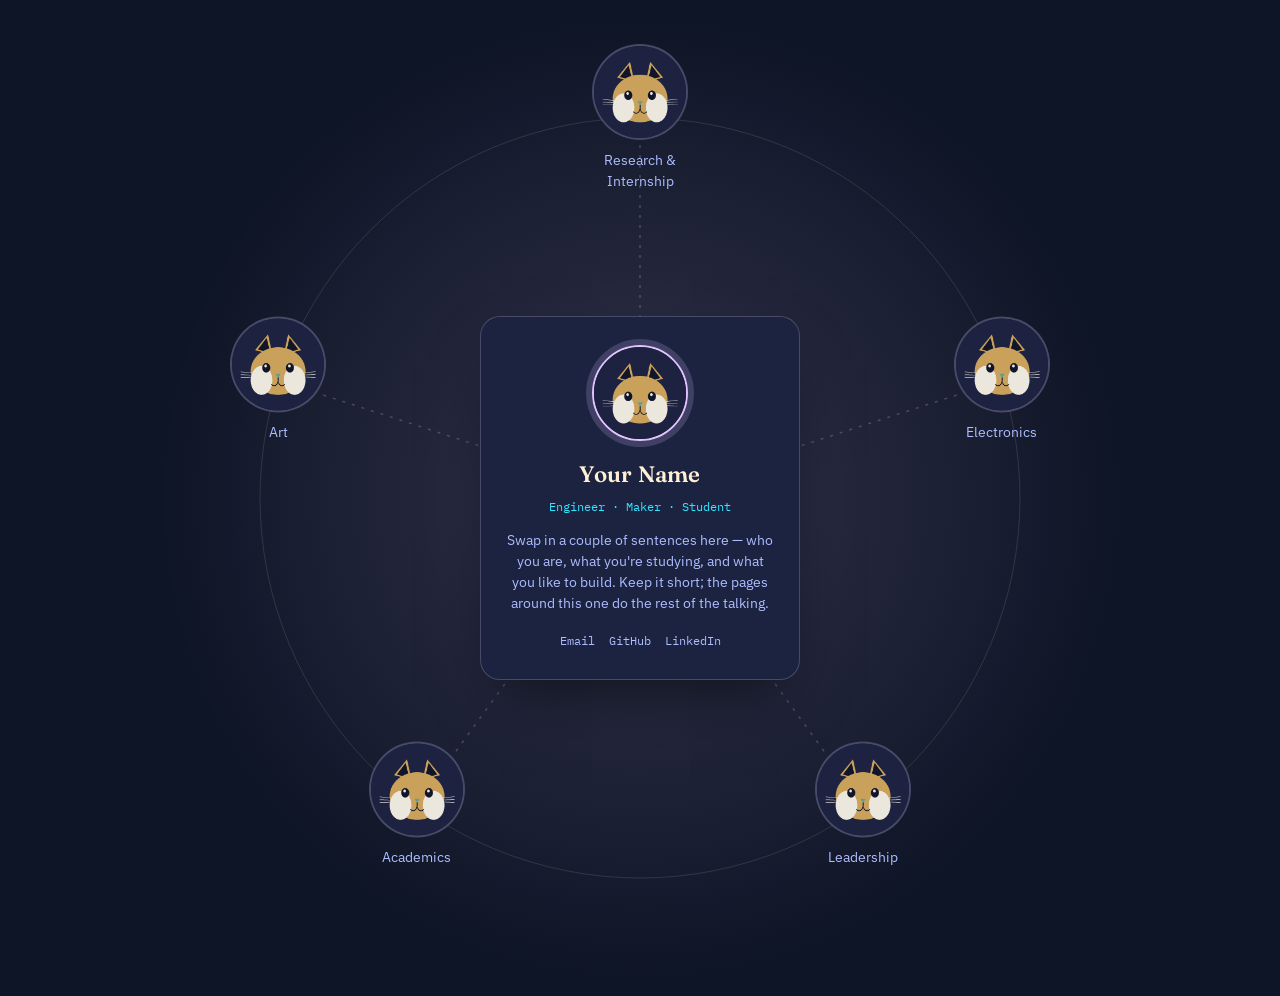
==== commit 5bd51d74: "Created page templates" ====
--- a/index.html
+++ b/index.html
@@ -1,729 +1,91 @@
 <!DOCTYPE html>
 <html lang="en">
 <head>
-  <title>Composing Digital Media</title>
-  <meta charset="utf-8">
-  <meta name="viewport" content="width=device-width, initial-scale=1">
-    <link rel="stylesheet" type="text/css" href="style.css">
-     <link rel="stylesheet" href="https://maxcdn.bootstrapcdn.com/bootstrap/3.4.1/css/bootstrap.min.css">
-     <script src="https://ajax.googleapis.com/ajax/libs/jquery/3.5.1/jquery.min.js">  </script>
-  <script src="https://maxcdn.bootstrapcdn.com/bootstrap/3.4.1/js/bootstrap.min.js">  </script>
+<meta charset="UTF-8">
+<meta name="viewport" content="width=device-width, initial-scale=1.0">
+<title>Your Name — Portfolio</title>
+<link rel="stylesheet" href="css/style.css">
 </head>
-
-
 <body>
 
-<div class="hero-image">
-  <div class="hero-text">
-    <h1 style="font-size:120px;"><b>I am Sasha Roth</b></h1>
-    <p style="font-size:30px; font-family:'Monaco', 'Courier New', monospace;">Integrating Writing and Design Portfolio</p>
-  </div>
-</div>
+<!--
+  HUB PAGE
+  ---------
+  Five "node" links are arranged around the center bio card using
+  the --x / --y custom properties set inline on each .node element
+  (percentages within the 900x900 .web box). To rearrange topics,
+  just swap the --x/--y pairs, the SVG line endpoints, and the
+  href/label/icon inside each node. Each node also sets its own
+  --node-accent, matching that destination page's theme color —
+  update it if you change a page's palette in css/style.css.
 
+  To replace an icon: swap the <img src="images/cat.png"> for your
+  own square image (ideally 200x200px or larger, it gets cropped
+  into a circle).
+-->
 
-<!--Accessibility considerations
-Opening links in a new tab or window can cause accessibility issues. Here are some reasons why: Links opening in a new tab can prove disorienting for people with low vision or are navigating via screen reader, especially when there is no warning. However, using iframe to package content within a modal also raises accessibility concerns-->
+<main class="hub">
+  <div class="web">
 
-<div class="container-fluid bg-w text-center">
-    <h2 class="fun-title-text"> Design Beginnings </h2><br>
+    <!-- connecting lines + faint orbit ring, purely decorative -->
+    <svg class="web-lines" viewBox="0 0 900 900" aria-hidden="true">
+      <g class="orbit-group">
+        <circle class="orbit" cx="450" cy="450" r="380"></circle>
+      </g>
+      <line x1="450" y1="450" x2="450"   y2="70"></line>
+      <line x1="450" y1="450" x2="811.5" y2="332.5"></line>
+      <line x1="450" y1="450" x2="673.4" y2="757.4"></line>
+      <line x1="450" y1="450" x2="226.6" y2="757.4"></line>
+      <line x1="450" y1="450" x2="88.5"  y2="332.5"></line>
+    </svg>
 
-  <div class="row">
-    <div class="col-sm-4">
-        <h3 class="image-header-text">Design Fuego</h3>
-          <!--Target property opens link in new browser window  -->
-          <a href="https://sasharoth.github.io/I-Am-Sasha-Roth/" target="_blank">
-          <!-- Alternatively, you can embed an iframe in the modal window with link to website.-->
-         <div class="hover">
-       <img src="design_fuego_cover.png" class="img-responsive" style="width:100%"alt="Image" >
-              </div>
-     </a>
-        <p class="description">The first project I completed in my <i>Integrating Writing and Design</i>, this small site gives an intro to myself, my hobbies, and my  beliefs about design. </p>
-    </div>
-       <div class="col-sm-4">
-        <h3 class="image-header-text">Logo A/B/C</h3>
-          <!--These properties open anchored modal window. Find "#portfolioModal2" in modal content below, listed after </html>-->
-          <a class="portfolio-link" data-toggle="modal" href="#portfolioModal2">
-          <!-- Use .jpg or .png files. Alternatively, you can embed an iframe in the modal window with link to pdf-->
-            <div class="hover">
-       <img src="3logos.png" class="img-responsive" style="width:100%"alt="Image" >
-              </div>
-     </a>
-        <p class="description">This mini-project was the first phase in a process of designing logos to represent us as individuals. They were mainly produced using a generative AI logo creation software.</p>
+    <!-- center: photo + bio -->
+    <div class="bio-card">
+      <div class="portrait">
+        <img src="images/cat.png" alt="Portrait of you">
+      </div>
+      <h1>Your Name</h1>
+      <p class="role">Engineer · Maker · Student</p>
+      <p class="bio-text">
+        Swap in a couple of sentences here — who you are, what you're
+        studying, and what you like to build. Keep it short; the
+        pages around this one do the rest of the talking.
+      </p>
+      <div class="bio-links">
+        <a href="mailto:you@example.com">Email</a>
+        <a href="#">GitHub</a>
+        <a href="#">LinkedIn</a>
+      </div>
     </div>
 
-    <div class="col-sm-4">
-        <h3 class="image-header-text">UX Testing Logo Project</h3>
-        <a class="portfolio-link" target="_blank" href="UX_Interviews.pdf">         
-          <div class="hover">
-       <img src="UX_thumbnail.png" class="img-responsive" style="width:100%"alt="Image" >
-              </div>
-     </a>
-        <p class="description">After conducting user interviews to gather feedback on our logo designs, we reiterated our design process (without AI) to produce a more effective logo.</p>
-    </div>
-</div>
+    <!-- nodes: order = top, upper-right, lower-right, lower-left, upper-left -->
+    <a class="node" href="research.html" style="--x: 50%;    --y: 7.78%;  --delay: 0.05s; --node-accent: #3185FC;">
+      <span class="icon-ring"><img src="images/cat.png" alt=""></span>
+      <span class="label">Research &amp; Internship</span>
+    </a>
 
- <div class="row">
-   <div class="col-sm-2">
-    </div>
-    
-  <div class="col-sm-4">
-        <h3 class="image-header-text">Cartoon Portrait</h3>
-          <a class="portfolio-link" data-toggle="modal" href="#portfolioModal4">
-            <div class="hover">
-              <img src="traced_selfportrait.png" class="img-responsive" style="width:100%"alt="Image" >
-            </div>
-          </a>
-              <p class="description">As an exploration of color and abstraction, we were tasked with creating a cartoonish self-portrait of ourselves in Adobe InDesign. I must confess, though, I used my own drawing software (it just looks better that way!).</p>
+    <a class="node" href="electronics.html" style="--x: 90.17%; --y: 36.94%; --delay: 0.15s; --node-accent: #B0FE76;">
+      <span class="icon-ring"><img src="images/cat.png" alt=""></span>
+      <span class="label">Electronics</span>
+    </a>
+
+    <a class="node" href="leadership.html" style="--x: 74.82%; --y: 84.16%; --delay: 0.25s; --node-accent: #C083C4;">
+      <span class="icon-ring"><img src="images/cat.png" alt=""></span>
+      <span class="label">Leadership</span>
+    </a>
+
+    <a class="node" href="academics.html" style="--x: 25.18%; --y: 84.16%; --delay: 0.35s; --node-accent: #D6684A;">
+      <span class="icon-ring"><img src="images/cat.png" alt=""></span>
+      <span class="label">Academics</span>
+    </a>
+
+    <a class="node" href="art.html" style="--x: 9.83%;  --y: 36.94%; --delay: 0.45s; --node-accent: #258EA6;">
+      <span class="icon-ring"><img src="images/cat.png" alt=""></span>
+      <span class="label">Art</span>
+    </a>
+
   </div>
+</main>
 
-  <div class="col-sm-4">
-        <h3 class="image-header-text">Good Design</h3>
-          <a class="portfolio-link" target="_blank" href="WhatIsGoodDesign.pdf">
-            <div class="hover">
-               <img src="WhatIsGoodDesignV2.png" class="img-responsive" style="width:100%"alt="Image">
-            </div>
-          </a>
-              <p class="description">In this project, we were tasked with breaking down the good design choices of a piece of graphic design we enjoy. I chose my favorite poster from a movie I love, "I Saw the TV Glow."</p>
-  </div>
-
-   <div class="col-sm-2">
-    </div>
-  </div>
-</div>
-
-
-<div class="container-fluid bg-w text-left">
-     <h3 class="fun-subtitle-text">Course Goals</h3>
-        <br>
-
-  <div class="row">
-    <div class="col-sm-4">
-           <p class="paragraph-title"><em>1. Consider the role of rhetoric, technology, and ethics in acts of making.</em></p>
-              <p class="paragraph-text">Lorem ipsum dolor sit amet, consectetur adipiscing elit, sed do eiusmod tempor incididunt ut labore et dolore magna aliqua. Ut enim ad minim veniam, quis nostrud exercitation ullamco laboris nisi ut aliquip ex ea commodo consequat. Duis aute irure dolor in reprehenderit in voluptate velit esse cillum dolore eu fugiat nulla pariatur. Excepteur sint occaecat cupidatat non proident, sunt in culpa qui officia deserunt mollit anim id est laborum.</p>
-    </div>
-    
-    <div class="col-sm-4">
-            <p class="paragraph-title"><em>2. Leverage Design Principles.</em></p>
-              <p class="paragraph-text">Lorem ipsum dolor sit amet, consectetur adipiscing elit, sed do eiusmod tempor incididunt ut labore et dolore magna aliqua. Ut enim ad minim veniam, quis nostrud exercitation ullamco laboris nisi ut aliquip ex ea commodo consequat. Duis aute irure dolor in reprehenderit in voluptate velit esse cillum dolore eu fugiat nulla pariatur. Excepteur sint occaecat cupidatat non proident, sunt in culpa qui officia deserunt mollit anim id est laborum.</p>
-    </div>
-
-    <div class="col-sm-4">
-             <p class="paragraph-title"><em>3. Engage with others in a workshop environment.</em></p>
-              <p class="paragraph-text">Lorem ipsum dolor sit amet, consectetur adipiscing elit, sed do eiusmod tempor incididunt ut labore et dolore magna aliqua. Ut enim ad minim veniam, quis nostrud exercitation ullamco laboris nisi ut aliquip ex ea commodo consequat. Duis aute irure dolor in reprehenderit in voluptate velit esse cillum dolore eu fugiat nulla pariatur. Excepteur sint occaecat cupidatat non proident, sunt in culpa qui officia deserunt mollit anim id est laborum.</p>
-    </div>
-  </div>
-<br>
-<br>
-
-  <div class="row">
-    <div class="col-sm-2">
-    </div>
-            
-    <div class="col-sm-4">
-              <p class="paragraph-title"><em>4. Practice revision within and across media forms.</em></p>
-              <p class="paragraph-text">Lorem ipsum dolor sit amet, consectetur adipiscing elit, sed do eiusmod tempor incididunt ut labore et dolore magna aliqua. Ut enim ad minim veniam, quis nostrud exercitation ullamco laboris nisi ut aliquip ex ea commodo consequat. Duis aute irure dolor in reprehenderit in voluptate velit esse cillum dolore eu fugiat nulla pariatur. Excepteur sint occaecat cupidatat non proident, sunt in culpa qui officia deserunt mollit anim id est laborum.</p>
-    </div>
-        
-    <div class="col-sm-4">
-              <p class="paragraph-title"><em>5. Learn to present your work.</em></p>
-              <p class="paragraph-text">Lorem ipsum dolor sit amet, consectetur adipiscing elit, sed do eiusmod tempor incididunt ut labore et dolore magna aliqua. Ut enim ad minim veniam, quis nostrud exercitation ullamco laboris nisi ut aliquip ex ea commodo consequat. Duis aute irure dolor in reprehenderit in voluptate velit esse cillum dolore eu fugiat nulla pariatur. Excepteur sint occaecat cupidatat non proident, sunt in culpa qui officia deserunt mollit anim id est laborum.</p>
-    </div>
-        
-    <div class="col-sm-2">
-    </div>
-  </div>
-</div>
-
-<div>
-  <p>WEBPAGE IN PROGRESS!!!</p>
-</div>
-
-<div class="container-fluid bg-b text-center">
-     <h1>Short Form</h1><br>
-   <div class="row">
-    <div class="col-sm-6">
-        <h3>Two-page Spread</h3>
-          <a class="portfolio-link" data-toggle="modal" href="#portfolioModal6">
-         <div class="hover">
-       <img src="steve.jpeg" class="img-responsive" style="width:100%"alt="Image" >
-              </div>
-     </a>
-        <p>Lorem ipsum dolor sit amet, consectetur adipisicing elit, sed do eiusmod tempor incididunt ut labore et dolore magna aliqua.</p>
-    </div>
-     <div class="col-sm-6">
-        <h3>Infographic</h3>
-          <a class="portfolio-link" data-toggle="modal" href="#portfolioModal7">
-         <div class="hover">
-       <img src="steve.jpeg" class="img-responsive" style="width:100%"alt="Image" >
-              </div>
-     </a>
-        <p>Lorem ipsum dolor sit amet, consectetur adipisicing elit, sed do eiusmod tempor incididunt ut labore et dolore magna aliqua.</p>
-    </div>
-   </div>
-
-  <div class="row">
-   <div class="col-sm-6">
-       <h3>Advertisement</h3>
-         <a class="portfolio-link" data-toggle="modal" href="#portfolioModal8">
-        <div class="hover">
-      <img src="steve.jpeg" class="img-responsive" style="width:100%"alt="Image" >
-             </div>
-    </a>
-       <p>Lorem ipsum dolor sit amet, consectetur adipisicing elit, sed do eiusmod tempor incididunt ut labore et dolore magna aliqua.</p>
-   </div>
-   <div class="col-sm-6">
-      <h3>Accessibile Design</h3>
-        <a class="portfolio-link" data-toggle="modal" href="#portfolioModal9">
-       <div class="hover">
-     <img src="steve.jpeg" class="img-responsive" style="width:100%"alt="Image" >
-            </div>
-   </a>
-      <p>Lorem ipsum dolor sit amet, consectetur adipisicing elit, sed do eiusmod tempor incididunt ut labore et dolore magna aliqua.</p>
-  </div>
- </div>
-</div>
-
-
-    <div class="container-fluid bg-b text-left">
-      <h3 class="margin text-center">Course Goals</h3>
-         <br>
- 
-   <div class="row">
-     <div class="col-sm-4">
-            <p><em>1. Consider the role of rhetoric, technology, and ethics in acts of making.</em></p>
-               <p>Lorem ipsum dolor sit amet, consectetur adipiscing elit, sed do eiusmod tempor incididunt ut labore et dolore magna aliqua. Ut enim ad minim veniam, quis nostrud exercitation ullamco laboris nisi ut aliquip ex ea commodo consequat. Duis aute irure dolor in reprehenderit in voluptate velit esse cillum dolore eu fugiat nulla pariatur. Excepteur sint occaecat cupidatat non proident, sunt in culpa qui officia deserunt mollit anim id est laborum.</p>
-     </div>
-     
-     <div class="col-sm-4">
-             <p><em>2. Leverage Design Principles.</em></p>
-               <p>Lorem ipsum dolor sit amet, consectetur adipiscing elit, sed do eiusmod tempor incididunt ut labore et dolore magna aliqua. Ut enim ad minim veniam, quis nostrud exercitation ullamco laboris nisi ut aliquip ex ea commodo consequat. Duis aute irure dolor in reprehenderit in voluptate velit esse cillum dolore eu fugiat nulla pariatur. Excepteur sint occaecat cupidatat non proident, sunt in culpa qui officia deserunt mollit anim id est laborum.</p>
-     </div>
- 
-     <div class="col-sm-4">
-              <p><em>3. Engage with others in a workshop environment.</em></p>
-               <p>Lorem ipsum dolor sit amet, consectetur adipiscing elit, sed do eiusmod tempor incididunt ut labore et dolore magna aliqua. Ut enim ad minim veniam, quis nostrud exercitation ullamco laboris nisi ut aliquip ex ea commodo consequat. Duis aute irure dolor in reprehenderit in voluptate velit esse cillum dolore eu fugiat nulla pariatur. Excepteur sint occaecat cupidatat non proident, sunt in culpa qui officia deserunt mollit anim id est laborum.</p>
-     </div>
-   </div>
- <br>
- <br>
- 
-   <div class="row">
-     <div class="col-sm-2">
-     </div>
-             
-     <div class="col-sm-4">
-               <p><em>4. Practice revision within and across media forms.</em></p>
-               <p>Lorem ipsum dolor sit amet, consectetur adipiscing elit, sed do eiusmod tempor incididunt ut labore et dolore magna aliqua. Ut enim ad minim veniam, quis nostrud exercitation ullamco laboris nisi ut aliquip ex ea commodo consequat. Duis aute irure dolor in reprehenderit in voluptate velit esse cillum dolore eu fugiat nulla pariatur. Excepteur sint occaecat cupidatat non proident, sunt in culpa qui officia deserunt mollit anim id est laborum.</p>
-     </div>
-         
-     <div class="col-sm-4">
-               <p><em>5. Learn to present your work.</em></p>
-               <p>Lorem ipsum dolor sit amet, consectetur adipiscing elit, sed do eiusmod tempor incididunt ut labore et dolore magna aliqua. Ut enim ad minim veniam, quis nostrud exercitation ullamco laboris nisi ut aliquip ex ea commodo consequat. Duis aute irure dolor in reprehenderit in voluptate velit esse cillum dolore eu fugiat nulla pariatur. Excepteur sint occaecat cupidatat non proident, sunt in culpa qui officia deserunt mollit anim id est laborum.</p>
-     </div>
-         
-     <div class="col-sm-2">
-     </div>
-   </div>
- </div>
-
-
-
-<div class="container-fluid bg-w text-center">
-  <h1>Long Form</h1><br>
-  <div class="row">
-    <div class="col-sm-4">
-        <h3>Ten-page Spread </h3>
-          <a class="portfolio-link" data-toggle="modal" href="#portfolioModal11">
-         <div class="hover">
-       <img src="steve.jpeg" class="img-responsive" style="width:100%"alt="Image" >
-              </div>
-     </a>
-        <p>Lorem ipsum dolor sit amet, consectetur adipisicing elit, sed do eiusmod tempor incididunt ut labore et dolore magna aliqua.</p>
-    </div>
-     <div class="col-sm-4">
-        <h3>Client Project</h3>
-          <a class="portfolio-link" data-toggle="modal" href="#portfolioModal12">
-         <div class="hover">
-       <img src="steve.jpeg" class="img-responsive" style="width:100%"alt="Image" >
-              </div>
-     </a>
-        <p>Lorem ipsum dolor sit amet, consectetur adipisicing elit, sed do eiusmod tempor incididunt ut labore et dolore magna aliqua.</p>
-    </div>
-     <div class="col-sm-4">
-        <h3>UX Design Branding Project</h3>
-           <!--Target property opens link in new browser window  -->
-           <a href="" target="_blank">
-            <!-- Alternatively, you can embed an iframe in the modal window with link to website.-->
-         <div class="hover">
-       <img src="steve.jpeg" class="img-responsive" style="width:100%"alt="Image" >
-              </div>
-     </a>
-        <p>Lorem ipsum dolor sit amet, consectetur adipisicing elit, sed do eiusmod tempor incididunt ut labore et dolore magna aliqua.</p>
-    </div>
-  </div>
-</div>
-
-
-<div class="container-fluid bg-w text-left">
-  <h3 class="margin text-center">Course Goals</h3>
-     <br>
-
-<div class="row">
- <div class="col-sm-4">
-        <p><em>1. Consider the role of rhetoric, technology, and ethics in acts of making.</em></p>
-           <p>Lorem ipsum dolor sit amet, consectetur adipiscing elit, sed do eiusmod tempor incididunt ut labore et dolore magna aliqua. Ut enim ad minim veniam, quis nostrud exercitation ullamco laboris nisi ut aliquip ex ea commodo consequat. Duis aute irure dolor in reprehenderit in voluptate velit esse cillum dolore eu fugiat nulla pariatur. Excepteur sint occaecat cupidatat non proident, sunt in culpa qui officia deserunt mollit anim id est laborum.</p>
- </div>
- 
- <div class="col-sm-4">
-         <p><em>2. Leverage Design Principles.</em></p>
-           <p>Lorem ipsum dolor sit amet, consectetur adipiscing elit, sed do eiusmod tempor incididunt ut labore et dolore magna aliqua. Ut enim ad minim veniam, quis nostrud exercitation ullamco laboris nisi ut aliquip ex ea commodo consequat. Duis aute irure dolor in reprehenderit in voluptate velit esse cillum dolore eu fugiat nulla pariatur. Excepteur sint occaecat cupidatat non proident, sunt in culpa qui officia deserunt mollit anim id est laborum.</p>
- </div>
-
- <div class="col-sm-4">
-          <p><em>3. Engage with others in a workshop environment.</em></p>
-           <p>Lorem ipsum dolor sit amet, consectetur adipiscing elit, sed do eiusmod tempor incididunt ut labore et dolore magna aliqua. Ut enim ad minim veniam, quis nostrud exercitation ullamco laboris nisi ut aliquip ex ea commodo consequat. Duis aute irure dolor in reprehenderit in voluptate velit esse cillum dolore eu fugiat nulla pariatur. Excepteur sint occaecat cupidatat non proident, sunt in culpa qui officia deserunt mollit anim id est laborum.</p>
- </div>
-</div>
-<br>
-<br>
-
-<div class="row">
- <div class="col-sm-2">
- </div>
-         
- <div class="col-sm-4">
-           <p><em>4. Practice revision within and across media forms.</em></p>
-           <p>Lorem ipsum dolor sit amet, consectetur adipiscing elit, sed do eiusmod tempor incididunt ut labore et dolore magna aliqua. Ut enim ad minim veniam, quis nostrud exercitation ullamco laboris nisi ut aliquip ex ea commodo consequat. Duis aute irure dolor in reprehenderit in voluptate velit esse cillum dolore eu fugiat nulla pariatur. Excepteur sint occaecat cupidatat non proident, sunt in culpa qui officia deserunt mollit anim id est laborum.</p>
- </div>
-     
- <div class="col-sm-4">
-           <p><em>5. Learn to present your work.</em></p>
-           <p>Lorem ipsum dolor sit amet, consectetur adipiscing elit, sed do eiusmod tempor incididunt ut labore et dolore magna aliqua. Ut enim ad minim veniam, quis nostrud exercitation ullamco laboris nisi ut aliquip ex ea commodo consequat. Duis aute irure dolor in reprehenderit in voluptate velit esse cillum dolore eu fugiat nulla pariatur. Excepteur sint occaecat cupidatat non proident, sunt in culpa qui officia deserunt mollit anim id est laborum.</p>
- </div>
-     
- <div class="col-sm-2">
- </div>
-</div>
-</div>
-
-
-
-
-  <br>
-  <br>
-
-<div class="container-fluid text-center">
- <img src="steve.jpeg" class="center-large-image" alt="Steve" style="max-width:25%;max-height:25%;">
-    <p>generated by Pitt Fuego</p>
-    <p> “Why make a spark when you can light a fire?</p>
-</div>
-
-<br>
-<br>
-
-<!-- Stops video/audio from playing on modal close -->
-<script>
-  $(function(){
-  $("body").on('hidden.bs.modal', function (e) {
-  var $iframes = $(e.target).find("iframe");
-  $iframes.each(function(index, iframe){
-  $(iframe).attr("src", $(iframe).attr("src"));
-  });
-  });
-  });
-  </script>
-
-
-   <!-- Test Modal-->
-<div class="portfolio-modal modal fade" id="portfolioModalTest" tabindex="-1" role="dialog" aria-hidden="true">
-    <div class="modal-dialog modal-lg">
-      <div class="modal-content" style="text-align: center;">
-        <div class="close-modal" data-dismiss="modal">
-          <div class="lr">
-            <div class="rl"></div>
-          </div>
-        </div>
-        <div class="container-fluid">
-          <div class="row">
-            <div class="col-lg-8 mx-auto">
-              <div class="modal-body">
-                <img class="img-responsive" src="3logos.png" style="width:100%" alt="">
-                </div>
-                <div class="modal-footer">
-                <button class="btn btn-primary" data-dismiss="modal" type="button">
-                  <i class="fas fa-times"></i>
-                  Close Window</button>
-                  </div>
-              </div>
-            </div>
-          </div>
-        </div>
-      </div>
-    </div>
-  </div>
-
-    <!-- Modal 1 -->
-  <div class="portfolio-modal modal fade" id="portfolioModal1" tabindex="-1" role="dialog" aria-hidden="true">
-    <div class="modal-dialog modal-lg">
-      <div class="modal-content">
-        <div class="close-modal" data-dismiss="modal">
-          <div class="lr">
-            <div class="rl"></div>
-          </div>
-        </div>
-        <div class="container">
-          <div class="row">
-            <div class="col-lg-8 mx-auto">
-                <div class="modal-body">
-                <iframe src="UX_Interviews.pdf" width="100%" height="600" style="border:0;"></iframe>
-                <button class="btn btn-primary" data-dismiss="modal" type="button">
-                  <i class="fas fa-times"></i>
-                  Close Window</button>
-              </div>
-            </div>
-          </div>
-        </div>
-      </div>
-    </div>
-  </div>
-
-        <!-- Modal 2 -->
-  <div class="portfolio-modal modal fade" id="portfolioModal2" tabindex="-1" role="dialog" aria-hidden="true">
-    <div class="modal-dialog modal-lg">
-      <div class="modal-content">
-        <div class="close-modal" data-dismiss="modal">
-          <div class="lr">
-            <div class="rl"></div>
-          </div>
-        </div>
-        <div class="container">
-          <div class="row">
-            <div class="col-lg-8 mx-auto">
-              <div class="modal-body">
-                <img class="img-responsive" src="3logos.png" style="width:100%" alt="">
-                <button class="btn btn-primary" data-dismiss="modal" type="button">
-                  <i class="fas fa-times"></i>
-                  Close Window</button>
-              </div>
-            </div>
-          </div>
-        </div>
-      </div>
-    </div>
-  </div>
-
-        <!-- Modal 3 -->
-  <div class="portfolio-modal modal fade" id="portfolioModal3" tabindex="-1" role="dialog" aria-hidden="true">
-    <div class="modal-dialog modal-lg">
-      <div class="modal-content">
-        <div class="close-modal" data-dismiss="modal">
-          <div class="lr">
-            <div class="rl"></div>
-          </div>
-        </div>
-        <div class="container">
-          <div class="row">
-            <div class="col-lg-8 mx-auto">
-              <div class="modal-body">
-                <img class="img-responsive" src="steve.jpeg" style="width:100%" alt="">
-                <button class="btn btn-primary" data-dismiss="modal" type="button">
-                  <i class="fas fa-times"></i>
-                  Close Window</button>
-              </div>
-            </div>
-          </div>
-        </div>
-      </div>
-    </div>
-  </div>
-
-        <!-- Modal 4-->
-  <div class="portfolio-modal modal fade" id="portfolioModal4" tabindex="-1" role="dialog" aria-hidden="true">
-    <div class="modal-dialog modal-lg">
-      <div class="modal-content">
-        <div class="close-modal" data-dismiss="modal">
-          <div class="lr">
-            <div class="rl"></div>
-          </div>
-        </div>
-        <div class="container">
-          <div class="row">
-            <div class="col-lg-8 mx-auto">
-              <div class="modal-body">
-                <img class="img-responsive" src="traced_selfportrait.png" style="width:100%" alt="">
-
-                <button class="btn btn-primary" data-dismiss="modal" type="button">
-                  <i class="fas fa-times"></i>
-                  Close Window</button>
-              </div>
-            </div>
-          </div>
-        </div>
-      </div>
-    </div>
-  </div>
-
-
-
-        <!-- Modal 5 -->
-  <div class="portfolio-modal modal fade" id="portfolioModal5" tabindex="-1" role="dialog" aria-hidden="true">
-    <div class="modal-lg">
-      <div class="modal-content">
-        <div class="close-modal" data-dismiss="modal">
-          <div class="lr">
-            <div class="rl"></div>
-          </div>
-        </div>
-        <div class="container">
-          <div class="row">
-            <div class="col-lg-8 mx-auto">
-              <div class="modal-body">
-                <img class="img-responsive" src="WhatIsGoodDesignV2.png" style="width:100%" alt="">
-
-                <button class="btn btn-primary" data-dismiss="modal" type="button">
-                  <i class="fas fa-times"></i>
-                  Close Window</button>
-              </div>
-            </div>
-          </div>
-        </div>
-      </div>
-    </div>
-  </div>
-
-        <!-- Modal 6 -->
-  <div class="portfolio-modal modal fade" id="portfolioModal6" tabindex="-1" role="dialog" aria-hidden="true">
-    <div class="modal-lg">
-      <div class="modal-content">
-        <div class="close-modal" data-dismiss="modal">
-          <div class="lr">
-            <div class="rl"></div>
-          </div>
-        </div>
-        <div class="container">
-          <div class="row">
-            <div class="col-lg-8 mx-auto">
-              <div class="modal-body">
-                <img class="img-responsive" src="steve.jpeg" style="width:100%" alt="">
-
-                <button class="btn btn-primary" data-dismiss="modal" type="button">
-                  <i class="fas fa-times"></i>
-                  Close Window</button>
-              </div>
-            </div>
-          </div>
-        </div>
-      </div>
-    </div>
-  </div>
-
-        <!-- Modal 7 -->
-  <div class="portfolio-modal modal fade" id="portfolioModal7" tabindex="-1" role="dialog" aria-hidden="true">
-    <div class="modal-lg">
-      <div class="modal-content">
-        <div class="close-modal" data-dismiss="modal">
-          <div class="lr">
-            <div class="rl"></div>
-          </div>
-        </div>
-        <div class="container">
-          <div class="row">
-            <div class="col-lg-8 mx-auto">
-              <div class="modal-body">
-                <img class="img-responsive" src="steve.jpeg" style="width:100%" alt="">
-
-                <button class="btn btn-primary" data-dismiss="modal" type="button">
-                  <i class="fas fa-times"></i>
-                  Close Window</button>
-              </div>
-            </div>
-          </div>
-        </div>
-      </div>
-    </div>
-  </div>
-
-        <!-- Modal 8 -->
-  <div class="portfolio-modal modal fade" id="portfolioModal8" tabindex="-1" role="dialog" aria-hidden="true">
-    <div class="modal-lg">
-      <div class="modal-content">
-        <div class="close-modal" data-dismiss="modal">
-          <div class="lr">
-            <div class="rl"></div>
-          </div>
-        </div>
-        <div class="container">
-          <div class="row">
-            <div class="col-lg-8 mx-auto">
-              <div class="modal-body">
-                <img class="img-responsive" src="steve.jpeg" style="width:100%" alt="">
-
-                <button class="btn btn-primary" data-dismiss="modal" type="button">
-                  <i class="fas fa-times"></i>
-                  Close Window</button>
-              </div>
-            </div>
-          </div>
-        </div>
-      </div>
-    </div>
-  </div>
-
-        <!-- Modal 9 -->
-  <div class="portfolio-modal modal fade" id="portfolioModal9" tabindex="-1" role="dialog" aria-hidden="true">
-    <div class="modal-lg">
-      <div class="modal-content">
-        <div class="close-modal" data-dismiss="modal">
-          <div class="lr">
-            <div class="rl"></div>
-          </div>
-        </div>
-        <div class="container">
-          <div class="row">
-            <div class="col-lg-8 mx-auto">
-              <div class="modal-body">
-                <img class="img-responsive" src="steve.jpeg" style="width:100%" alt="">
-
-                <button class="btn btn-primary" data-dismiss="modal" type="button">
-                  <i class="fas fa-times"></i>
-                  Close Window</button>
-              </div>
-            </div>
-          </div>
-        </div>
-      </div>
-    </div>
-  </div>
-
-           <!-- Modal 10 -->
-  <div class="portfolio-modal modal fade" id="portfolioModal10" tabindex="-1" role="dialog" aria-hidden="true">
-    <div class="modal-lg">
-      <div class="modal-content">
-        <div class="close-modal" data-dismiss="modal">
-          <div class="lr">
-            <div class="rl"></div>
-          </div>
-        </div>
-        <div class="container">
-          <div class="row">
-            <div class="col-lg-8 mx-auto">
-              <div class="modal-body">
-                <img class="img-responsive" src="steve.jpeg" style="width:100%" alt="">
-
-                <button class="btn btn-primary" data-dismiss="modal" type="button">
-                  <i class="fas fa-times"></i>
-                  Close Window</button>
-              </div>
-            </div>
-          </div>
-        </div>
-      </div>
-    </div>
-  </div>
-           <!-- Modal 11 -->
-  <div class="portfolio-modal modal fade" id="portfolioModal11" tabindex="-1" role="dialog" aria-hidden="true">
-    <div class="modal-lg">
-      <div class="modal-content">
-        <div class="close-modal" data-dismiss="modal">
-          <div class="lr">
-            <div class="rl"></div>
-          </div>
-        </div>
-        <div class="container">
-          <div class="row">
-            <div class="col-lg-8 mx-auto">
-              <div class="modal-body">
-                <img class="img-responsive" src="steve.jpeg" style="width:100%" alt="">
-
-                <button class="btn btn-primary" data-dismiss="modal" type="button">
-                  <i class="fas fa-times"></i>
-                  Close Window</button>
-              </div>
-            </div>
-          </div>
-        </div>
-      </div>
-    </div>
-  </div>
-
-
-
-  <!-- Modal 12 -->
-<div class="portfolio-modal modal fade" id="portfolioModal12" tabindex="-1" role="dialog" aria-hidden="true">
-<div class="modal-lg">
-<div class="modal-content">
-<div class="close-modal" data-dismiss="modal">
- <div class="lr">
-   <div class="rl"></div>
- </div>
-</div>
-<div class="container">
- <div class="row">
-   <div class="col-lg-8 mx-auto">
-     <div class="modal-body">
-       <img class="img-responsive" src="steve.jpeg" style="width:100%" alt="">
-
-       <button class="btn btn-primary" data-dismiss="modal" type="button">
-         <i class="fas fa-times"></i>
-         Close Window</button>
-     </div>
-   </div>
- </div>
-</div>
-</div>
-</div>
-</div>
-
-
-<!-- Modal 13 -->
-<div class="portfolio-modal modal fade" id="portfolioModal13" tabindex="-1" role="dialog" aria-hidden="true">
-<div class="modal-lg">
-<div class="modal-content">
-<div class="close-modal" data-dismiss="modal">
-<div class="lr">
- <div class="rl"></div>
-</div>
-</div>
-<div class="container">
-<div class="row">
- <div class="col-lg-8 mx-auto">
-   <div class="modal-body">
-     <img class="img-responsive" src="steve.jpeg" style="width:100%" alt="">
-
-     <button class="btn btn-primary" data-dismiss="modal" type="button">
-       <i class="fas fa-times"></i>
-       Close Window</button>
-   </div>
- </div>
-</div>
-</div>
-</div>
-</div>
-</div>
-
-
-<!-- Modal 14 -->
-<div class="portfolio-modal modal fade" id="portfolioModal14" tabindex="-1" role="dialog" aria-hidden="true">
-<div class="modal-lg">
-<div class="modal-content">
-<div class="close-modal" data-dismiss="modal">
-<div class="lr">
- <div class="rl"></div>
-</div>
-</div>
-<div class="container">
-<div class="row">
- <div class="col-lg-8 mx-auto">
-   <div class="modal-body">
-     <img class="img-responsive" src="steve.jpeg" style="width:100%" alt="">
-
-     <button class="btn btn-primary" data-dismiss="modal" type="button">
-       <i class="fas fa-times"></i>
-       Close Window</button>
-   </div>
- </div>
-</div>
-</div>
-</div>
-</div>
-</div>
+</body>
+</html>
--- a/css/style.css
+++ b/css/style.css
@@ -0,0 +1,1114 @@
+/* ============================================================
+   PORTFOLIO SITE — SHARED STYLESHEET
+   Edit the tokens in :root to retheme the whole site at once.
+   ============================================================ */
+
+@import url('https://fonts.googleapis.com/css2?family=Fraunces:opsz,wght@9..144,400;9..144,500;9..144,600;9..144,700&family=IBM+Plex+Sans:wght@400;500;600&family=IBM+Plex+Mono:wght@500&display=swap');
+
+:root{
+  /* --- HUB palette (index.html uses these directly — no data-theme override) ---
+     A neutral dark base plus two accents pulled from the sub-page palettes
+     (lavender from Art, cyan from Research), so the hub reads as a blend
+     of everywhere it links to. Each spoke node additionally borrows its
+     own destination page's accent color — see .node[style] overrides
+     further down and the inline --node-accent on each node in index.html. */
+  --bg:            #0E1526;
+  --bg-soft:       #141B33;
+  --surface:       #1B2340;
+  --surface-raised:#232C4C;
+  --line:          rgba(232,215,241,0.22);
+  --line-soft:     rgba(255,239,211,0.12);
+
+  --text:          #FFEFD3;   /* warm cream */
+  --text-dim:      #ADBDFF;   /* periwinkle */
+  --text-faint:    #6E7699;
+
+  --accent:        #E2C2FF;   /* lavender (from Art palette) */
+  --accent-soft:   rgba(226,194,255,0.18);
+  --accent-2:      #34E5FF;   /* cyan (from Research palette) */
+  --accent-2-soft: rgba(52,229,255,0.18);
+
+  /* status colors stay constant across every page/theme so the meaning
+     (complete / in progress / planned) never gets confused by re-theming */
+  --status-good:     #6FA97A;
+  --status-progress: #D8A339;
+  --status-planned:  #8891AA;
+  --status-good-soft:     rgba(111,169,122,0.18);
+  --status-progress-soft: rgba(216,163,57,0.18);
+  --status-planned-soft:  rgba(136,145,170,0.18);
+
+  /* --- type tokens --- */
+  --font-display: 'Fraunces', 'Iowan Old Style', serif;
+  --font-body:    'IBM Plex Sans', -apple-system, sans-serif;
+  --font-mono:    'IBM Plex Mono', 'SF Mono', monospace;
+
+  /* --- layout tokens --- */
+  --radius-s:  6px;
+  --radius-m:  12px;
+  --radius-l:  20px;
+  --max-width: 1180px;
+  --nav-h:     72px;
+}
+
+/* ============================================================
+   PER-PAGE THEMES
+   Each sub-page sets <body data-theme="..."> and gets its own
+   palette, pulled from that page's reference swatch. Everything
+   else (nav, cards, buttons, status pills) is built from these
+   same variable names, so the whole page re-themes automatically.
+   ============================================================ */
+
+/* ART — gallery-wall light theme (its reference palette had no dark
+   anchor color, so the page flips light instead of being forced dark) */
+body[data-theme="art"]{
+  --bg:            #F6EFFA;
+  --bg-soft:       #EFE0F0;
+  --surface:       #FFFFFF;
+  --surface-raised:#FBF5FF;
+  --line:          rgba(37,142,166,0.28);
+  --line-soft:     rgba(159,175,144,0.3);
+
+  --text:          #16333A;
+  --text-dim:      #4B6B70;
+  --text-faint:    #87A0A3;
+
+  --accent:        #258EA6;
+  --accent-soft:   rgba(37,142,166,0.14);
+  --accent-2:      #C9738A;
+  --accent-2-soft: rgba(226,177,177,0.4);
+}
+
+/* ELECTRONICS — dark PCB board with a neon-lime trace accent */
+body[data-theme="electronics"]{
+  --bg:            #1B1B1A;
+  --bg-soft:       #222221;
+  --surface:       #363635;
+  --surface-raised:#454540;
+  --line:          rgba(176,254,118,0.25);
+  --line-soft:     rgba(143,187,153,0.2);
+
+  --text:          #E9F2E2;
+  --text-dim:      #ABB8A5;
+  --text-faint:    #6E7A68;
+
+  --accent:        #B0FE76;
+  --accent-soft:   rgba(176,254,118,0.16);
+  --accent-2:      #81E979;
+  --accent-2-soft: rgba(129,233,121,0.18);
+}
+
+/* RESEARCH & INTERNSHIP — deep navy with bright-blue / cyan circuitry */
+body[data-theme="research"]{
+  --bg:            #001B2E;
+  --bg-soft:       #062A44;
+  --surface:       #0C3350;
+  --surface-raised:#123F60;
+  --line:          rgba(49,133,252,0.32);
+  --line-soft:     rgba(173,189,255,0.18);
+
+  --text:          #FFEFD3;
+  --text-dim:      #ADBDFF;
+  --text-faint:    #5E71A0;
+
+  --accent:        #3185FC;
+  --accent-soft:   rgba(49,133,252,0.18);
+  --accent-2:      #34E5FF;
+  --accent-2-soft: rgba(52,229,255,0.18);
+}
+
+/* LEADERSHIP — regal dark purple, fitting a president's spotlight */
+body[data-theme="leadership"]{
+  --bg:            #0E273C;
+  --bg-soft:       #16324A;
+  --surface:       #4A306D;
+  --surface-raised:#5C3D85;
+  --line:          rgba(161,103,165,0.35);
+  --line-soft:     rgba(211,188,204,0.2);
+
+  --text:          #E8D7F1;
+  --text-dim:      #D3BCCC;
+  --text-faint:    #8C7391;
+
+  --accent:        #C083C4;
+  --accent-soft:   rgba(161,103,165,0.22);
+  --accent-2:      #D3BCCC;
+  --accent-2-soft: rgba(211,188,204,0.22);
+}
+
+/* ACADEMICS — warm parchment / vintage-seal palette */
+body[data-theme="academics"]{
+  --bg:            #280004;
+  --bg-soft:       #3A1107;
+  --surface:       #4C230A;
+  --surface-raised:#5C2E12;
+  --line:          rgba(204,201,161,0.3);
+  --line-soft:     rgba(240,255,206,0.14);
+
+  --text:          #F0FFCE;
+  --text-dim:      #CCC9A1;
+  --text-faint:    #8C876B;
+
+  --accent:        #D6684A;
+  --accent-soft:   rgba(213,104,74,0.2);
+  --accent-2:      #CCC9A1;
+  --accent-2-soft: rgba(204,201,161,0.2);
+}
+
+*{ box-sizing: border-box; }
+html{ scroll-behavior: smooth; }
+
+body{
+  margin: 0;
+  background: var(--bg);
+  color: var(--text);
+  font-family: var(--font-body);
+  font-size: 16px;
+  line-height: 1.55;
+  -webkit-font-smoothing: antialiased;
+}
+
+img{ max-width: 100%; display: block; }
+
+a{ color: inherit; text-decoration: none; }
+
+h1, h2, h3{
+  font-family: var(--font-display);
+  font-weight: 600;
+  margin: 0;
+  letter-spacing: 0.01em;
+}
+
+p{ margin: 0; }
+
+::selection{ background: var(--accent-soft); }
+
+:focus-visible{
+  outline: 2px solid var(--accent);
+  outline-offset: 3px;
+  border-radius: var(--radius-s);
+}
+
+@media (prefers-reduced-motion: reduce){
+  *{ animation-duration: 0.001ms !important; transition-duration: 0.001ms !important; }
+}
+
+/* ============================================================
+   TOP NAV — shared across sub-pages (not shown on the hub)
+   ============================================================ */
+.topnav{
+  position: sticky;
+  top: 0;
+  z-index: 40;
+  height: var(--nav-h);
+  display: flex;
+  align-items: center;
+  justify-content: space-between;
+  padding: 0 32px;
+  background: color-mix(in srgb, var(--bg) 86%, transparent);
+  backdrop-filter: blur(10px);
+  border-bottom: 1px solid var(--line-soft);
+}
+
+.topnav .home-link{
+  display: flex;
+  align-items: center;
+  gap: 10px;
+  font-family: var(--font-display);
+  font-size: 1.05rem;
+  color: var(--text);
+}
+
+.topnav .home-link .mark{
+  width: 28px; height: 28px;
+  border-radius: 50%;
+  overflow: hidden;
+  border: 1px solid var(--line);
+  flex-shrink: 0;
+}
+.topnav .home-link .mark img{ width: 100%; height: 100%; object-fit: cover; }
+
+.topnav .crumb{
+  font-size: 0.85rem;
+  color: var(--text-dim);
+}
+.topnav .crumb span{ color: var(--accent); }
+
+.page-header{
+  max-width: var(--max-width);
+  margin: 0 auto;
+  padding: 64px 32px 40px;
+}
+
+.page-header .eyebrow{
+  font-family: var(--font-mono);
+  font-size: 0.78rem;
+  color: var(--accent-2);
+  margin-bottom: 14px;
+}
+
+.page-header h1{
+  font-size: clamp(2.1rem, 4vw, 3rem);
+  color: var(--text);
+  max-width: 700px;
+}
+
+.page-header p.dek{
+  margin-top: 16px;
+  max-width: 560px;
+  color: var(--text-dim);
+  font-size: 1.05rem;
+}
+
+.page-shell{
+  max-width: var(--max-width);
+  margin: 0 auto;
+  padding: 0 32px 120px;
+}
+
+/* generic empty-state note for "add your own" guidance comments in-page */
+.builder-note{
+  font-family: var(--font-mono);
+  font-size: 0.75rem;
+  color: var(--text-faint);
+  border: 1px dashed var(--line);
+  border-radius: var(--radius-m);
+  padding: 14px 18px;
+  margin-bottom: 36px;
+}
+
+/* ============================================================
+   HUB PAGE (index.html) — spiderweb / radial navigation
+   ============================================================ */
+
+.hub{
+  min-height: 100vh;
+  display: flex;
+  align-items: center;
+  justify-content: center;
+  padding: 48px 24px;
+  position: relative;
+  overflow: hidden;
+}
+
+/* faint ambient glow behind everything, purely decorative */
+.hub::before{
+  content: "";
+  position: absolute;
+  width: 1100px; height: 1100px;
+  background: radial-gradient(circle, var(--accent-soft) 0%, transparent 62%);
+  pointer-events: none;
+}
+
+.web{
+  position: relative;
+  width: min(900px, 92vw);
+  aspect-ratio: 1 / 1;
+}
+
+.web-lines{
+  position: absolute;
+  inset: 0;
+  width: 100%;
+  height: 100%;
+}
+.web-lines line{
+  stroke: var(--line);
+  stroke-width: 1.5;
+  stroke-dasharray: 3 7;
+}
+.web-lines circle.orbit{
+  fill: none;
+  stroke: var(--line-soft);
+  stroke-width: 1;
+}
+
+/* central bio card */
+.bio-card{
+  position: absolute;
+  top: 50%; left: 50%;
+  transform: translate(-50%, -50%);
+  width: min(320px, 34vw);
+  min-width: 220px;
+  background: var(--surface);
+  border: 1px solid var(--line);
+  border-radius: var(--radius-l);
+  padding: 28px 24px;
+  text-align: center;
+  box-shadow: 0 30px 60px -20px rgba(0,0,0,0.55);
+  z-index: 5;
+  animation: hub-fade-in 0.7s ease both;
+}
+
+.bio-card .portrait{
+  width: 96px; height: 96px;
+  border-radius: 50%;
+  margin: 0 auto 16px;
+  overflow: hidden;
+  border: 2px solid var(--accent);
+  box-shadow: 0 0 0 6px var(--accent-soft);
+}
+.bio-card .portrait img{ width: 100%; height: 100%; object-fit: cover; }
+
+.bio-card h1{
+  font-size: 1.4rem;
+  color: var(--text);
+}
+
+.bio-card .role{
+  font-family: var(--font-mono);
+  font-size: 0.72rem;
+  color: var(--accent-2);
+  margin-top: 6px;
+}
+
+.bio-card p.bio-text{
+  margin-top: 14px;
+  font-size: 0.88rem;
+  color: var(--text-dim);
+  line-height: 1.5;
+}
+
+.bio-card .bio-links{
+  display: flex;
+  gap: 14px;
+  justify-content: center;
+  margin-top: 18px;
+}
+.bio-card .bio-links a{
+  font-family: var(--font-mono);
+  font-size: 0.72rem;
+  color: var(--text-dim);
+  border-bottom: 1px solid transparent;
+  transition: color 0.2s, border-color 0.2s;
+}
+.bio-card .bio-links a:hover{
+  color: var(--accent);
+  border-color: var(--accent);
+}
+
+/* nodes positioned around the web via inline --x / --y percentages */
+.node{
+  position: absolute;
+  top: var(--y);
+  left: var(--x);
+  transform: translate(-50%, -50%);
+  display: flex;
+  flex-direction: column;
+  align-items: center;
+  gap: 10px;
+  text-align: center;
+  z-index: 4;
+  animation: hub-fade-in 0.7s ease both;
+  animation-delay: var(--delay, 0s);
+}
+
+.node .icon-ring{
+  position: relative;
+  width: 96px; height: 96px;
+  border-radius: 50%;
+  display: flex;
+  align-items: center;
+  justify-content: center;
+}
+
+.node .icon-ring::before{
+  /* halo, hidden until hover — color comes from the inline --node-accent
+     set on each <a class="node">, so every spoke glows in its
+     destination page's own accent color */
+  content: "";
+  position: absolute;
+  inset: -14px;
+  border-radius: 50%;
+  border: 1px solid var(--node-accent, var(--accent));
+  opacity: 0;
+  transform: scale(0.8);
+  transition: opacity 0.25s ease, transform 0.25s ease;
+}
+
+.node .icon-ring::after{
+  content: "";
+  position: absolute;
+  inset: -14px;
+  border-radius: 50%;
+  background: color-mix(in srgb, var(--node-accent, var(--accent)) 22%, transparent);
+  filter: blur(6px);
+  opacity: 0;
+  transform: scale(0.7);
+  transition: opacity 0.25s ease, transform 0.25s ease;
+  z-index: -1;
+}
+
+.node .icon-ring img{
+  width: 100%; height: 100%;
+  border-radius: 50%;
+  object-fit: cover;
+  border: 2px solid var(--line);
+  background: var(--surface);
+  transition: transform 0.25s ease, border-color 0.25s ease;
+}
+
+.node .label{
+  font-size: 0.85rem;
+  color: var(--text-dim);
+  transition: color 0.2s ease;
+  max-width: 120px;
+}
+
+.node:hover .icon-ring img,
+.node:focus-visible .icon-ring img{
+  transform: scale(1.14);
+  border-color: var(--node-accent, var(--accent));
+}
+.node:hover .icon-ring::before,
+.node:focus-visible .icon-ring::before{
+  opacity: 1;
+  transform: scale(1);
+}
+.node:hover .icon-ring::after,
+.node:focus-visible .icon-ring::after{
+  opacity: 1;
+  transform: scale(1);
+}
+.node:hover .label,
+.node:focus-visible .label{
+  color: var(--node-accent, var(--accent));
+}
+
+@keyframes hub-fade-in{
+  from{ opacity: 0; transform: translate(-50%, -46%); }
+  to{ opacity: 1; transform: translate(-50%, -50%); }
+}
+
+@keyframes orbit-spin{
+  from{ transform: rotate(0deg); }
+  to{ transform: rotate(360deg); }
+}
+.web-lines .orbit-group{
+  transform-origin: 450px 450px;
+  animation: orbit-spin 160s linear infinite;
+}
+
+@media (prefers-reduced-motion: reduce){
+  .web-lines .orbit-group{ animation: none; }
+}
+
+/* small screens: collapse the web into a stacked list */
+@media (max-width: 720px){
+  .hub{ min-height: auto; padding: 40px 20px 60px; }
+  .web{ width: 100%; aspect-ratio: auto; }
+  .web-lines{ display: none; }
+  .bio-card{
+    position: static;
+    transform: none;
+    width: 100%;
+    max-width: 420px;
+    margin: 0 auto 32px;
+    animation: none;
+  }
+  .node{
+    position: static;
+    transform: none;
+    flex-direction: row;
+    justify-content: flex-start;
+    gap: 16px;
+    width: 100%;
+    max-width: 420px;
+    margin: 0 auto 4px;
+    padding: 12px 8px;
+    animation: none;
+  }
+  .node .icon-ring{ width: 64px; height: 64px; flex-shrink: 0; }
+  .node .icon-ring::before,
+  .node .icon-ring::after{ inset: -8px; }
+  .node .label{ text-align: left; max-width: none; font-size: 0.95rem; }
+  .node-list{
+    display: flex;
+    flex-direction: column;
+    align-items: center;
+  }
+}
+
+/* ============================================================
+   ART PAGE (art.html) — collage / grid gallery
+   ============================================================ */
+
+.art-grid{
+  display: grid;
+  grid-template-columns: repeat(4, 1fr);
+  grid-auto-rows: 160px;
+  grid-auto-flow: dense;
+  gap: 14px;
+}
+
+.art-item{
+  position: relative;
+  grid-column: span 1;
+  grid-row: span 1;
+  border-radius: var(--radius-m);
+  overflow: hidden;
+  background: var(--surface);
+  border: 1px solid var(--line-soft);
+}
+
+/* size variants — apply one of these classes to make a piece
+   take up more room in the collage. mix and match freely. */
+.art-item.w2{ grid-column: span 2; }
+.art-item.h2{ grid-row: span 2; }
+.art-item.w2.h2{ grid-column: span 2; grid-row: span 2; }
+
+.art-item img{
+  width: 100%; height: 100%;
+  object-fit: cover;
+  transition: transform 0.4s ease;
+}
+
+.art-item:hover img{
+  transform: scale(1.06);
+}
+
+.art-item .caption{
+  position: absolute;
+  inset: 0;
+  display: flex;
+  flex-direction: column;
+  justify-content: flex-end;
+  padding: 16px;
+  background: linear-gradient(to top, rgba(10,13,26,0.92) 0%, rgba(10,13,26,0.35) 55%, transparent 100%);
+  opacity: 0;
+  transition: opacity 0.25s ease;
+}
+
+.art-item:hover .caption,
+.art-item:focus-within .caption{
+  opacity: 1;
+}
+
+.art-item .caption .piece-title{
+  font-family: var(--font-display);
+  font-size: 1.05rem;
+  color: var(--text);
+}
+
+.art-item .caption .piece-desc{
+  margin-top: 4px;
+  font-size: 0.82rem;
+  color: var(--text-dim);
+  line-height: 1.4;
+}
+
+@media (max-width: 900px){
+  .art-grid{ grid-template-columns: repeat(2, 1fr); }
+}
+@media (max-width: 520px){
+  .art-grid{ grid-template-columns: 1fr; grid-auto-rows: 220px; }
+  .art-item.w2{ grid-column: span 1; }
+}
+
+/* ============================================================
+   ELECTRONICS PAGE (electronics.html) — project widgets
+   ============================================================ */
+
+.widget-grid{
+  display: grid;
+  grid-template-columns: repeat(3, 1fr);
+  gap: 44px 28px;
+}
+
+.widget{
+  position: relative;
+  z-index: 1;
+  background: var(--surface);
+  border: 1px solid var(--line-soft);
+  border-radius: var(--radius-m);
+  overflow: visible;
+  transition: border-color 0.2s ease, transform 0.2s ease;
+}
+
+.widget:hover,
+.widget:focus-within{
+  border-color: var(--line);
+  transform: translateY(-3px);
+  /* lift above neighboring cards so the bubbles below never render
+     underneath the widget to its right/left/below */
+  z-index: 30;
+}
+
+.widget .thumb{
+  width: 100%;
+  aspect-ratio: 16 / 10;
+  overflow: hidden;
+  border-radius: var(--radius-m) var(--radius-m) 0 0;
+}
+.widget .thumb img{ width: 100%; height: 100%; object-fit: cover; }
+
+.widget .widget-body{ padding: 18px 18px 16px; }
+
+.widget h3{ font-size: 1.05rem; color: var(--text); }
+
+.widget .widget-desc{
+  margin-top: 8px;
+  font-size: 0.86rem;
+  color: var(--text-dim);
+  line-height: 1.5;
+}
+
+.widget .status-bar{
+  display: flex;
+  align-items: center;
+  gap: 8px;
+  margin: 16px 18px 18px;
+  padding: 7px 12px;
+  border-radius: var(--radius-s);
+  font-family: var(--font-mono);
+  font-size: 0.72rem;
+}
+.widget .status-bar .dot{
+  width: 8px; height: 8px;
+  border-radius: 50%;
+  flex-shrink: 0;
+}
+
+.status-bar.status-complete{ background: var(--status-good-soft); color: var(--status-good); }
+.status-bar.status-complete .dot{ background: var(--status-good); }
+
+.status-bar.status-progress{ background: var(--status-progress-soft); color: var(--status-progress); }
+.status-bar.status-progress .dot{ background: var(--status-progress); }
+
+.status-bar.status-planned{ background: var(--status-planned-soft); color: var(--status-planned); }
+.status-bar.status-planned .dot{ background: var(--status-planned); }
+
+/* floating link bubbles, revealed on hover/focus */
+.widget .bubbles{
+  position: absolute;
+  inset: 0;
+  pointer-events: none;
+}
+
+.widget .bubble{
+  position: absolute;
+  display: flex;
+  align-items: center;
+  gap: 6px;
+  padding: 8px 14px;
+  border-radius: 999px;
+  background: var(--surface-raised);
+  border: 1px solid var(--accent);
+  color: var(--text);
+  font-family: var(--font-mono);
+  font-size: 0.72rem;
+  white-space: nowrap;
+  opacity: 0;
+  transform: scale(0.6);
+  transition: opacity 0.22s ease, transform 0.22s ease;
+  pointer-events: auto;
+  box-shadow: 0 10px 22px -8px rgba(0,0,0,0.5);
+}
+
+.widget:hover .bubble,
+.widget:focus-within .bubble{
+  opacity: 1;
+  transform: scale(1);
+}
+
+.widget .bubble.bubble-1{ top: -18px;  right: 28px; transition-delay: 0.02s; }
+.widget .bubble.bubble-2{ top: 34px;   right: -34px; transition-delay: 0.08s; }
+
+@media (max-width: 900px){
+  .widget-grid{ grid-template-columns: repeat(2, 1fr); }
+}
+@media (max-width: 600px){
+  .widget-grid{ grid-template-columns: 1fr; }
+  .widget .bubble{ position: static; opacity: 1; transform: none; display: inline-flex; margin: 6px 6px 0 0; }
+  .widget .bubbles{ position: static; padding: 0 18px 16px; display: flex; flex-wrap: wrap; }
+}
+
+/* ============================================================
+   TIMELINE LAYOUT — shared by research.html and leadership.html
+   most recent entry at the top
+   ============================================================ */
+
+.timeline{
+  position: relative;
+  padding-left: 36px;
+  border-left: 1px solid var(--line);
+}
+
+.timeline-entry{
+  position: relative;
+  margin-bottom: 52px;
+}
+.timeline-entry:last-child{ margin-bottom: 0; }
+
+.timeline-entry::before{
+  content: "";
+  position: absolute;
+  left: -41px;
+  top: 6px;
+  width: 11px; height: 11px;
+  border-radius: 50%;
+  background: var(--bg);
+  border: 2px solid var(--accent);
+}
+
+.timeline-entry .entry-date{
+  font-family: var(--font-mono);
+  font-size: 0.75rem;
+  color: var(--accent-2);
+  margin-bottom: 10px;
+}
+
+.entry-card{
+  display: grid;
+  grid-template-columns: 140px 1fr;
+  gap: 24px;
+  background: var(--surface);
+  border: 1px solid var(--line-soft);
+  border-radius: var(--radius-m);
+  padding: 20px;
+}
+
+.entry-card .entry-thumb{
+  width: 100%;
+  aspect-ratio: 1 / 1;
+  border-radius: var(--radius-s);
+  overflow: hidden;
+}
+.entry-card .entry-thumb img{ width: 100%; height: 100%; object-fit: cover; }
+
+.entry-card h3{ font-size: 1.15rem; color: var(--text); }
+
+.entry-card .entry-org{
+  font-size: 0.85rem;
+  color: var(--accent-2);
+  margin-top: 4px;
+}
+
+.entry-card .entry-desc{
+  margin-top: 12px;
+  font-size: 0.88rem;
+  color: var(--text-dim);
+  line-height: 1.6;
+  max-width: 62ch;
+}
+
+.entry-links{
+  display: flex;
+  flex-wrap: wrap;
+  gap: 10px;
+  margin-top: 16px;
+}
+
+.entry-links a{
+  font-family: var(--font-mono);
+  font-size: 0.75rem;
+  color: var(--text);
+  border: 1px solid var(--line);
+  border-radius: 999px;
+  padding: 6px 13px;
+  transition: border-color 0.2s ease, color 0.2s ease;
+}
+.entry-links a:hover{
+  border-color: var(--accent);
+  color: var(--accent);
+}
+
+@media (max-width: 640px){
+  .timeline{ padding-left: 24px; }
+  .timeline-entry::before{ left: -29px; }
+  .entry-card{ grid-template-columns: 1fr; }
+  .entry-card .entry-thumb{ width: 100px; }
+}
+
+/* ============================================================
+   ACADEMICS PAGE (academics.html) — coursework by semester
+   ============================================================ */
+
+.degree-block{
+  display: flex;
+  flex-wrap: wrap;
+  gap: 10px 22px;
+  margin-top: 18px;
+}
+.degree-block .degree-item{
+  font-family: var(--font-mono);
+  font-size: 0.8rem;
+  color: var(--text-dim);
+}
+.degree-block .degree-item strong{
+  color: var(--accent-2);
+  font-weight: 500;
+}
+
+.semester{
+  margin-bottom: 56px;
+}
+.semester:last-child{ margin-bottom: 0; }
+
+.semester h2{
+  display: flex;
+  align-items: baseline;
+  gap: 12px;
+  font-size: 1.3rem;
+  color: var(--text);
+  padding-bottom: 14px;
+  margin-bottom: 22px;
+  border-bottom: 1px solid var(--line);
+}
+
+.semester h2 .semester-tag{
+  font-family: var(--font-mono);
+  font-size: 0.68rem;
+  font-weight: 500;
+  color: var(--accent-2);
+}
+
+/* planned semesters sit further in the future — dashed divider and
+   slightly quieter text tell them apart from completed coursework */
+.semester-planned h2{
+  border-bottom-style: dashed;
+}
+.semester-planned h2 .semester-tag{
+  color: var(--status-planned);
+}
+.semester-planned .class-card{
+  opacity: 0.82;
+}
+
+.class-grid{
+  display: grid;
+  grid-template-columns: repeat(auto-fill, minmax(240px, 1fr));
+  gap: 18px;
+}
+
+.class-card{
+  background: var(--surface);
+  border: 1px solid var(--line-soft);
+  border-radius: var(--radius-m);
+  padding: 18px 18px 16px;
+  transition: border-color 0.2s ease, transform 0.2s ease;
+}
+.class-card:hover{
+  border-color: var(--line);
+  transform: translateY(-2px);
+}
+
+.class-card .class-code{
+  font-family: var(--font-mono);
+  font-size: 0.72rem;
+  color: var(--accent-2);
+}
+
+.class-card h3{
+  font-size: 1rem;
+  color: var(--text);
+  margin-top: 6px;
+  line-height: 1.35;
+}
+
+.class-card .class-prof{
+  font-size: 0.82rem;
+  color: var(--text-dim);
+  margin-top: 8px;
+}
+
+.class-card .class-meta{
+  display: flex;
+  align-items: center;
+  justify-content: space-between;
+  margin-top: 14px;
+  padding-top: 14px;
+  border-top: 1px solid var(--line-soft);
+}
+
+.class-card .credits{
+  font-family: var(--font-mono);
+  font-size: 0.72rem;
+  color: var(--text-faint);
+}
+
+.class-card .grade-chip{
+  font-family: var(--font-mono);
+  font-size: 0.72rem;
+  padding: 4px 10px;
+  border-radius: 999px;
+}
+.grade-chip.status-complete{ background: var(--status-good-soft); color: var(--status-good); }
+.grade-chip.status-progress{ background: var(--status-progress-soft); color: var(--status-progress); }
+.grade-chip.status-planned{ background: var(--status-planned-soft); color: var(--status-planned); }
+
+/* ============================================================
+   LEADERSHIP PAGE (leadership.html) — Spotlight + Roster
+   one featured role up top, everything else in a compact roster
+   ============================================================ */
+
+.spotlight{
+  display: grid;
+  grid-template-columns: 320px 1fr;
+  gap: 40px;
+  padding: 36px;
+  background: var(--surface);
+  border: 1px solid var(--line);
+  border-radius: var(--radius-l);
+  margin-bottom: 64px;
+}
+
+.spotlight-media{
+  position: relative;
+}
+.spotlight-media img{
+  width: 100%;
+  aspect-ratio: 4 / 5;
+  object-fit: cover;
+  border-radius: var(--radius-m);
+}
+.spotlight-media .spotlight-tag{
+  position: absolute;
+  top: 14px; left: 14px;
+  font-family: var(--font-mono);
+  font-size: 0.68rem;
+  color: var(--bg);
+  background: var(--accent);
+  padding: 5px 11px;
+  border-radius: 999px;
+}
+
+.spotlight-content .spotlight-dates{
+  font-family: var(--font-mono);
+  font-size: 0.75rem;
+  color: var(--accent-2);
+}
+
+.spotlight-content h2{
+  font-size: 1.8rem;
+  color: var(--text);
+  margin-top: 8px;
+}
+
+.spotlight-content .spotlight-org{
+  font-size: 0.95rem;
+  color: var(--text-dim);
+  margin-top: 4px;
+}
+
+.spotlight-content .spotlight-desc{
+  margin-top: 18px;
+  font-size: 0.96rem;
+  color: var(--text-dim);
+  line-height: 1.65;
+  max-width: 60ch;
+}
+
+/* pulled-out stat row */
+.spotlight-stats{
+  display: grid;
+  grid-template-columns: repeat(4, 1fr);
+  gap: 18px;
+  margin-top: 26px;
+  padding-top: 22px;
+  border-top: 1px solid var(--line-soft);
+}
+
+.spotlight-stats .stat .stat-num{
+  font-family: var(--font-display);
+  font-size: 1.7rem;
+  color: var(--accent);
+  line-height: 1;
+}
+.spotlight-stats .stat .stat-label{
+  margin-top: 4px;
+  font-size: 0.76rem;
+  color: var(--text-faint);
+  line-height: 1.3;
+}
+
+/* condensed milestone list, distinct from the main .timeline pattern */
+.spotlight-milestones{
+  margin-top: 28px;
+  padding-top: 22px;
+  border-top: 1px solid var(--line-soft);
+}
+
+.spotlight-milestones .milestones-label{
+  font-family: var(--font-mono);
+  font-size: 0.72rem;
+  color: var(--text-faint);
+  margin-bottom: 14px;
+}
+
+.milestone-row{
+  display: flex;
+  gap: 16px;
+  padding: 10px 0;
+  border-top: 1px dashed var(--line-soft);
+}
+.milestone-row:first-child{ border-top: none; padding-top: 0; }
+
+.milestone-row .milestone-date{
+  flex-shrink: 0;
+  width: 100px;
+  font-family: var(--font-mono);
+  font-size: 0.74rem;
+  color: var(--accent-2);
+}
+
+.milestone-row .milestone-text{
+  font-size: 0.88rem;
+  color: var(--text-dim);
+  line-height: 1.5;
+}
+
+.spotlight-content .entry-links{ margin-top: 28px; }
+
+/* roster: everything else, compact */
+.roster-heading{
+  font-family: var(--font-mono);
+  font-size: 0.78rem;
+  color: var(--text-faint);
+  margin-bottom: 20px;
+}
+
+.roster-grid{
+  display: grid;
+  grid-template-columns: repeat(auto-fit, minmax(260px, 1fr));
+  gap: 16px;
+}
+
+.roster-card{
+  background: var(--surface);
+  border: 1px solid var(--line-soft);
+  border-radius: var(--radius-m);
+  padding: 18px 20px;
+}
+
+.roster-card .roster-dates{
+  font-family: var(--font-mono);
+  font-size: 0.7rem;
+  color: var(--accent-2);
+}
+
+.roster-card h3{
+  font-size: 1rem;
+  color: var(--text);
+  margin-top: 6px;
+}
+
+.roster-card .roster-org{
+  font-size: 0.82rem;
+  color: var(--text-dim);
+  margin-top: 3px;
+}
+
+.roster-card .roster-desc{
+  margin-top: 10px;
+  font-size: 0.84rem;
+  color: var(--text-dim);
+  line-height: 1.5;
+}
+
+@media (max-width: 760px){
+  .spotlight{ grid-template-columns: 1fr; padding: 24px; }
+  .spotlight-media img{ aspect-ratio: 16 / 10; }
+  .spotlight-stats{ grid-template-columns: repeat(2, 1fr); }
+  .milestone-row{ flex-direction: column; gap: 4px; }
+  .milestone-row .milestone-date{ width: auto; }
+}
